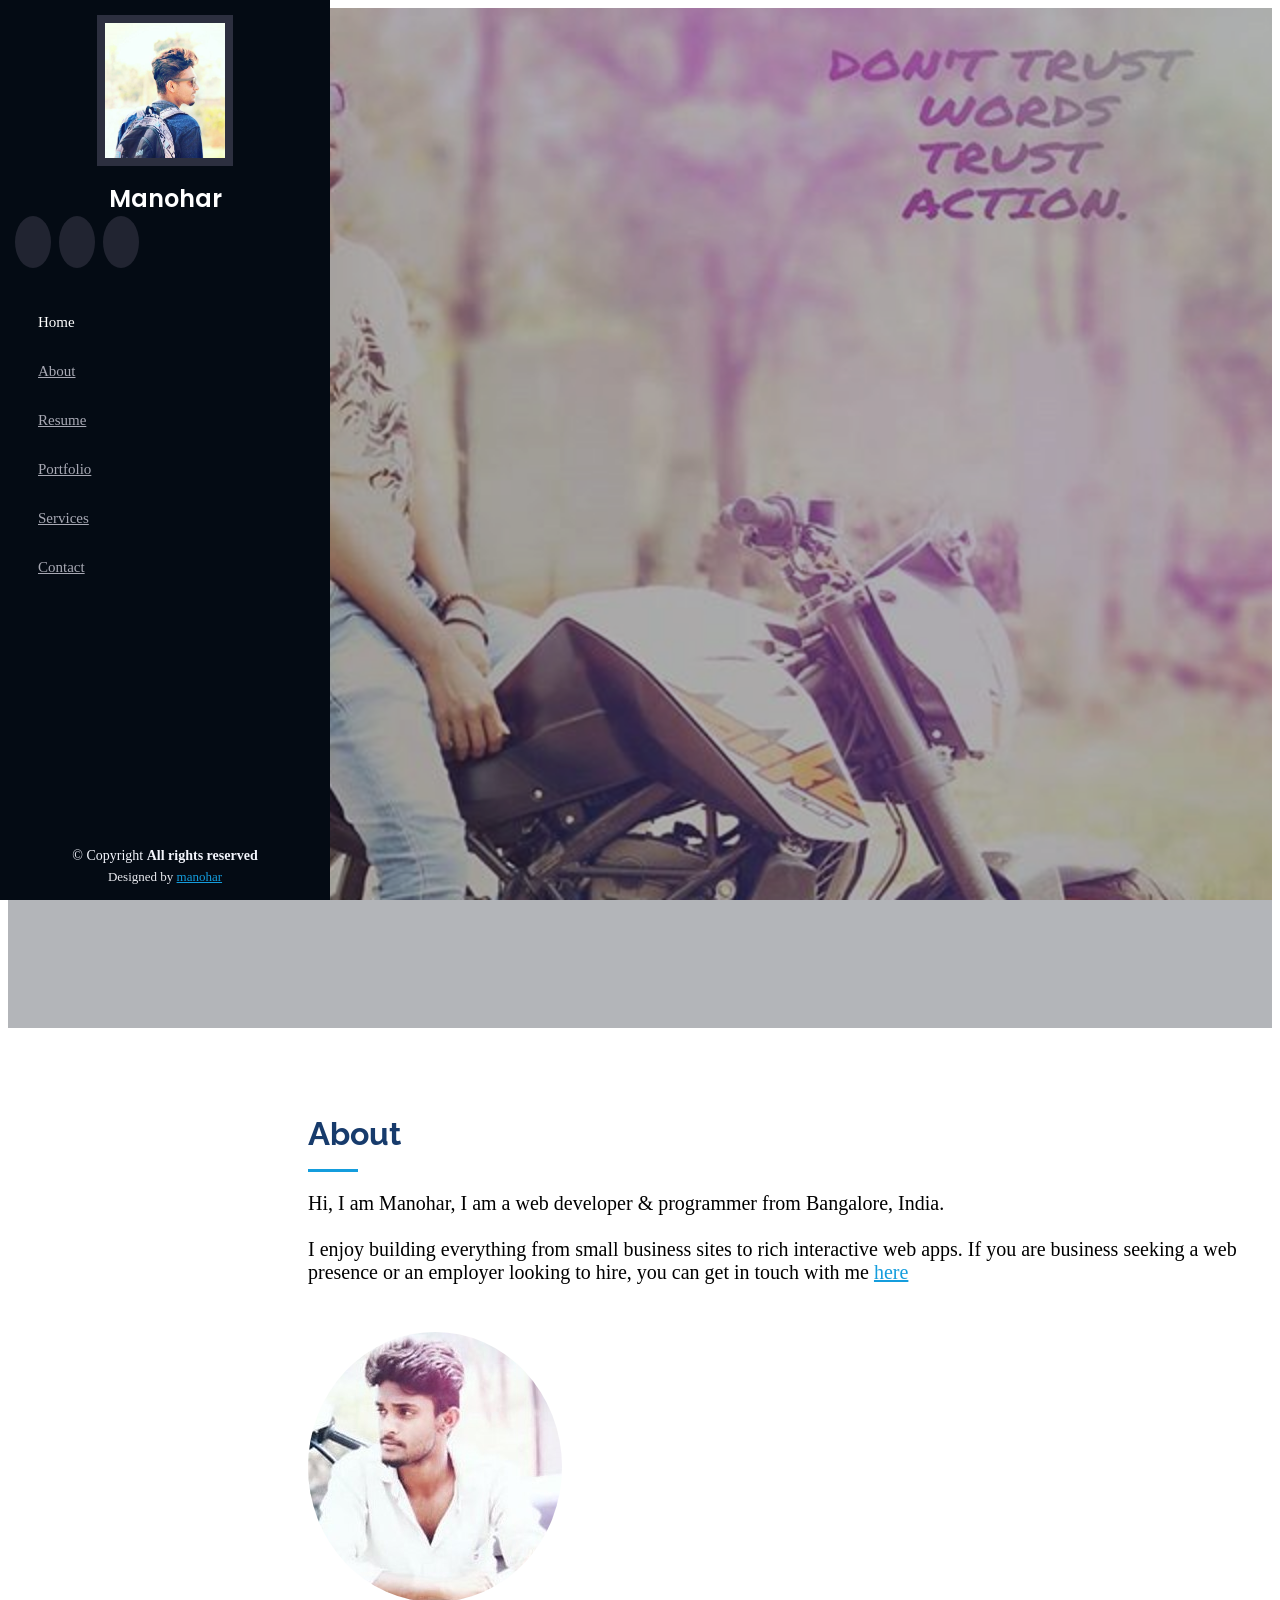
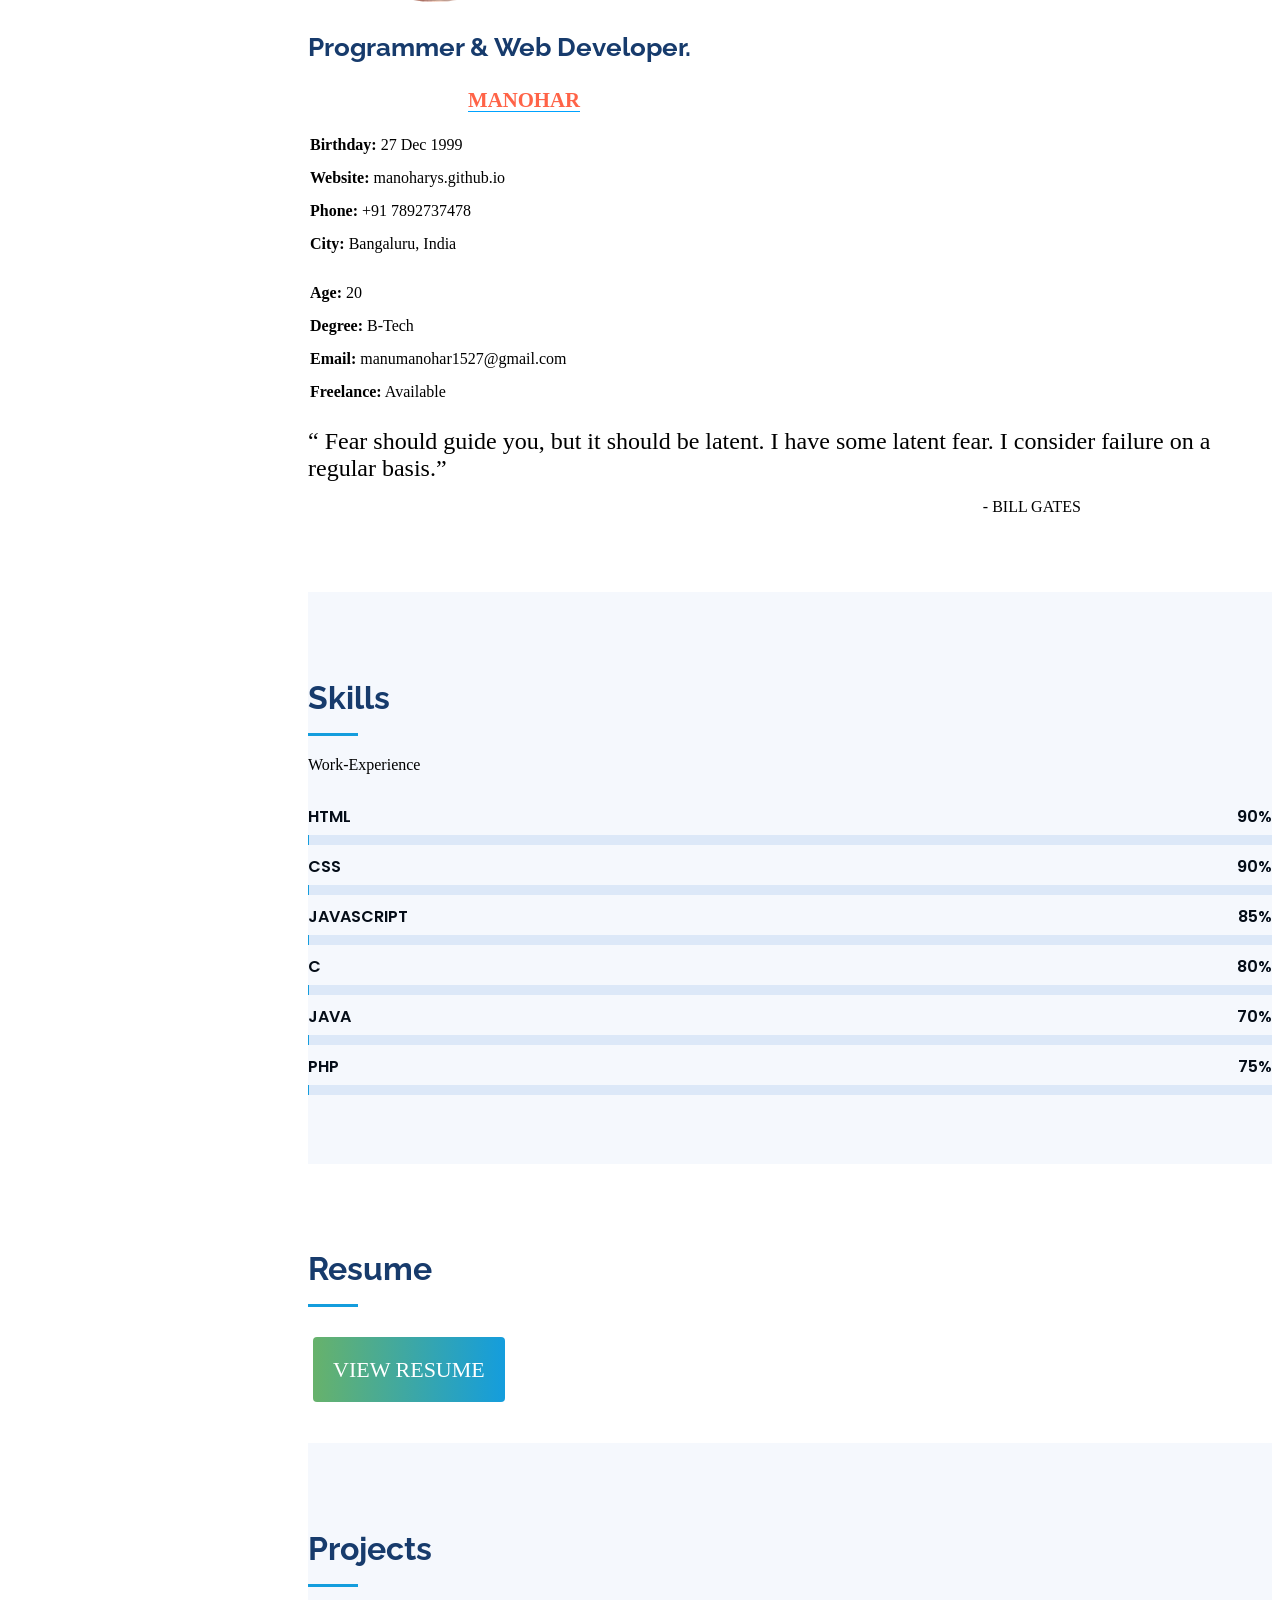
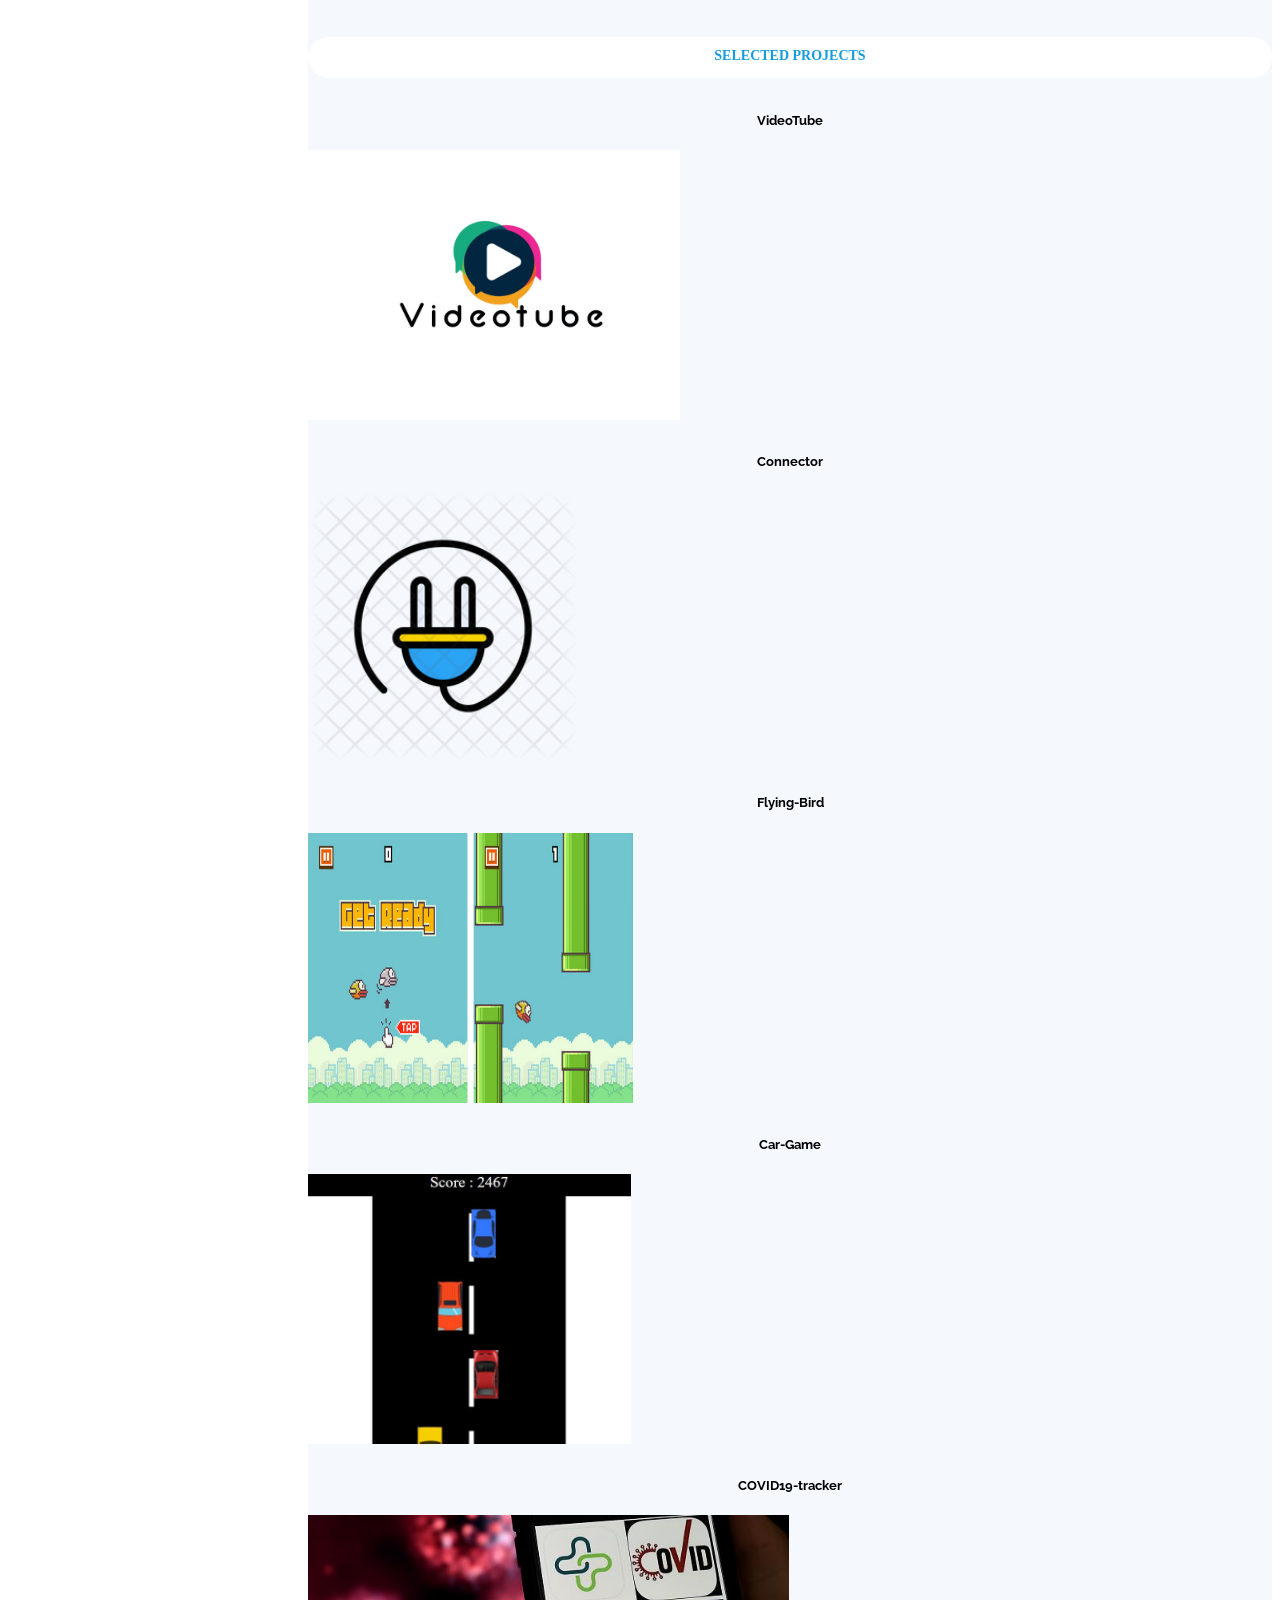
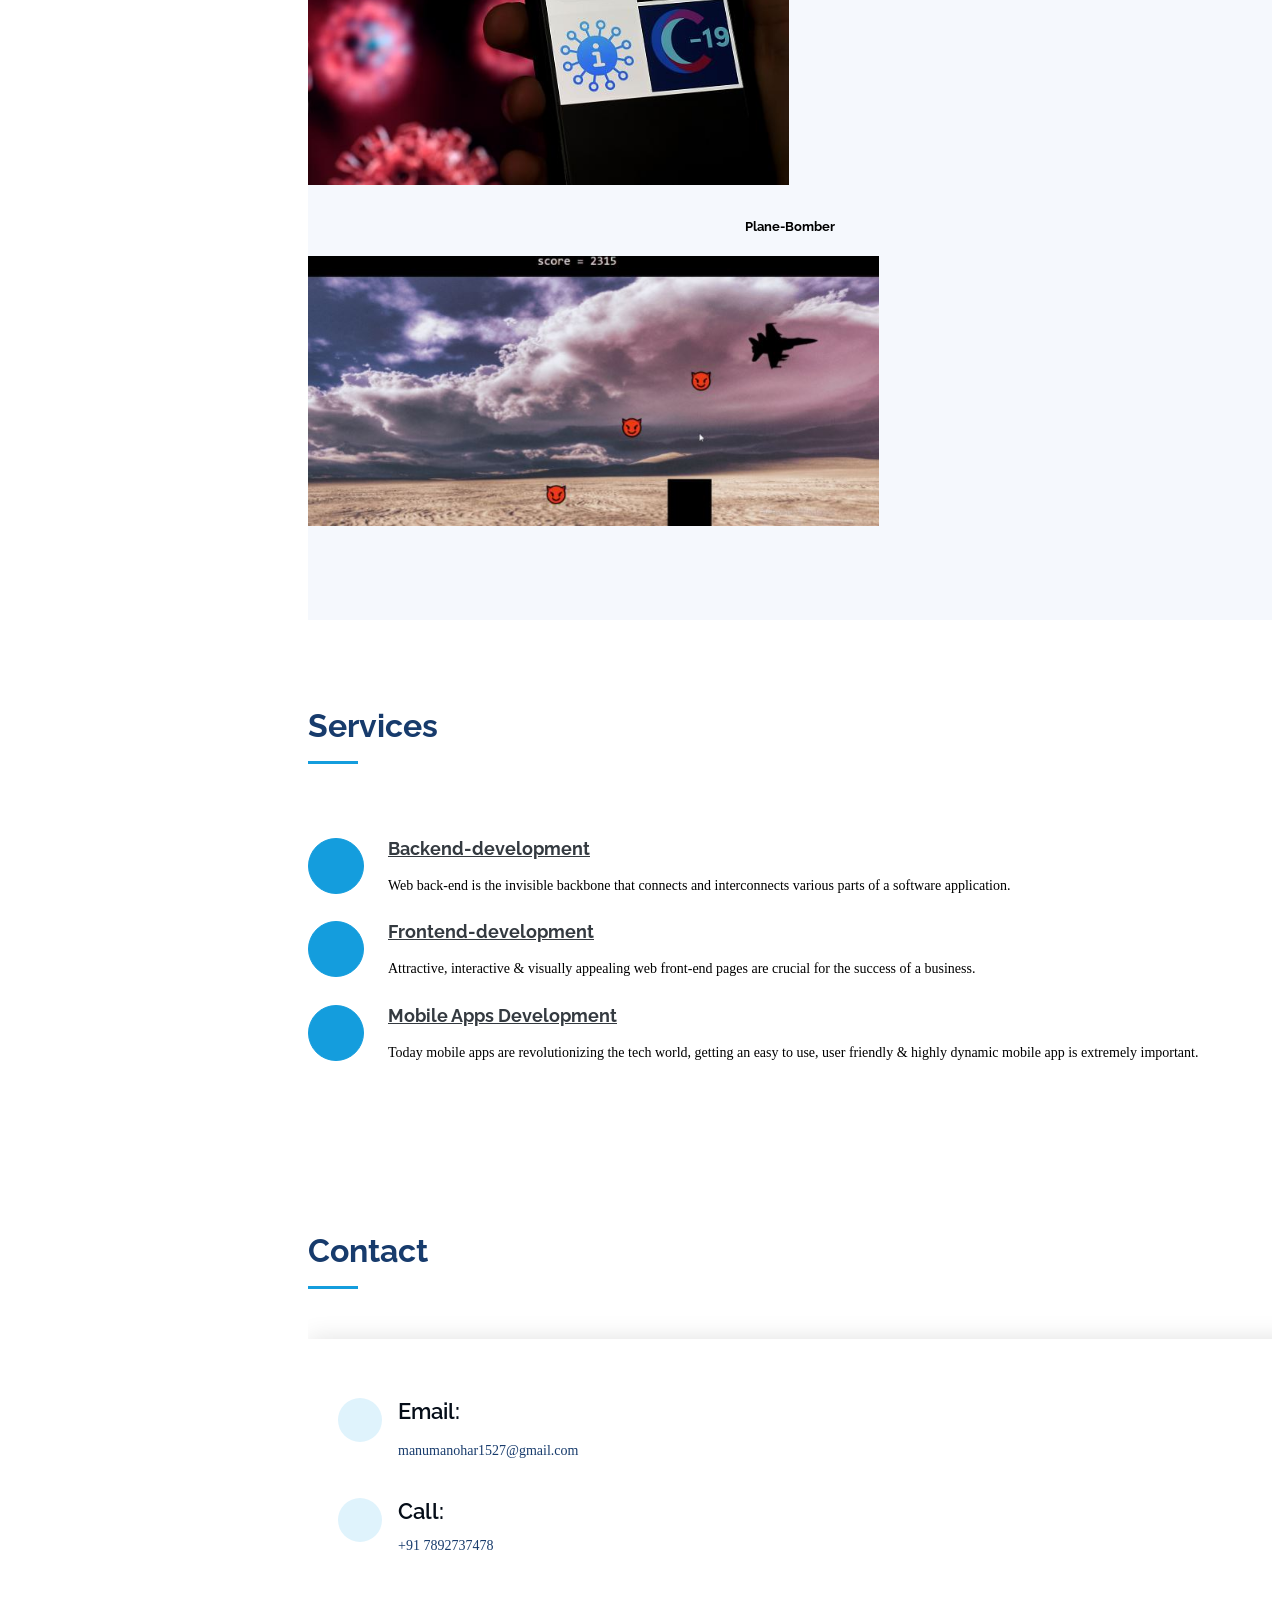
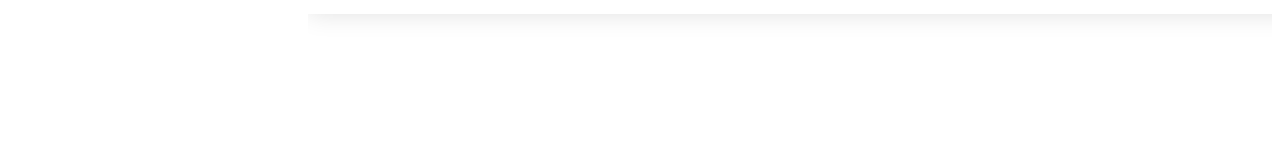
==== index.html @ 11f3aa4b "updated fonts" ====
<!DOCTYPE html>
<html lang="en">

<head>
  <meta charset="utf-8">
  <meta content="width=device-width, initial-scale=1.0" name="viewport">

  <title>Manohar</title>
  <meta content="" name="descriptison">
  <meta content="" name="keywords">

  <!-- Favicons -->
  <link href="assets/img/favicon1.png" rel="icon">
  <link href="assets/img/apple-touch-icon.png" rel="apple-touch-icon">

  <!-- Google Fonts -->
  <link
    href="https://fonts.googleapis.com/css?family=Open+Sans:300,300i,400,400i,600,600i,700,700i|Raleway:300,300i,400,400i,500,500i,600,600i,700,700i|Poppins:300,300i,400,400i,500,500i,600,600i,700,700i"
    rel="stylesheet">

  <!-- Vendor CSS Files -->
  <link href="assets/vendor/bootstrap/css/bootstrap.min.css" rel="stylesheet">
  <link href="assets/vendor/icofont/icofont.min.css" rel="stylesheet">
  <link href="assets/vendor/boxicons/css/boxicons.min.css" rel="stylesheet">
  <link href="assets/vendor/venobox/venobox.css" rel="stylesheet">
  <link href="assets/vendor/owl.carousel/assets/owl.carousel.min.css" rel="stylesheet">
  <link href="assets/vendor/aos/aos.css" rel="stylesheet">


  <link href="assets/css/style.css" rel="stylesheet">


</head>

<body>

  <!-- ======= Header ======= -->
  <header id="header">
    <div class="d-flex flex-column">

      <div class="profile">
        <img src="assets/img/profile-img.jpg" alt="" class="img-fluid rounded-circle">
        <h1 class="text-light"><a href="index.html">Manohar</a></h1>
        <div class="social-links mt-3 text-center">

          <a href="https://www.facebook.com/profile.php?id=100007661085049" class="facebook"><i
              class="bx bxl-facebook"></i></a>
          <a href="https://www.instagram.com/__m_a_n_u.__/?hl=en" class="instagram"><i class="bx bxl-instagram"></i></a>

          <a href="#" class="linkedin"><i class="bx bxl-linkedin"></i></a>
        </div>
      </div>

      <nav class="nav-menu">
        <ul>
          <li class="active"><a href="index.html"><i class="bx bx-home"></i> <span>Home</span></a></li>
          <li><a href="#about"><i class="bx bx-user"></i> <span>About</span></a></li>
          <li><a href="#resume"><i class="bx bx-file-blank"></i> <span>Resume</span></a></li>
          <li><a href="#portfolio"><i class="bx bx-book-content"></i> Portfolio</a></li>
          <li><a href="#services"><i class="bx bx-server"></i> Services</a></li>
          <li><a href="#contact"><i class="bx bx-envelope"></i> Contact</a></li>

        </ul>
      </nav><!-- .nav-menu -->
      <button type="button" class="mobile-nav-toggle d-xl-none"><i class="icofont-navigation-menu"></i></button>

    </div>
  </header><!-- End Header -->

  <!-- ======= Hero Section ======= -->
  <section id="hero" class="d-flex flex-column justify-content-center align-items-center">
    <div class="hero-container" data-aos="fade-in">
      <h1 style="font-family:monospace;color:rgba(0, 0, 0, 0.726);letter-spacing:1px">Manohar</h1>
      <p>I'm <span class="typed" data-typed-items="Programmer,  Developer, Freelancer,Designer "></span></p>
    </div>
  </section><!-- End Hero -->

  <main id="main">

    <!-- ======= About Section ======= -->
    <section id="about" class="about">
      <div class="container">

        <div class="section-title">
          <h2>About</h2>
          <span style="font-size: 20px; font-weight: 400;">Hi, I am Manohar, I am a web developer & programmer from
            Bangalore, India. <br> <br> <span style="font-weight: 400; font-size: 20px;">I enjoy building everything
              from
              small business sites to rich interactive web apps.

              If you are business seeking a web presence or an employer looking to hire, you can get in touch with
              me <a href="#contact">here</a></span>
          </span>
          <br>
          <br>
        </div>

        <div class="row ">
          <div class="col-lg-4" data-aos="fade-right">
            <img src="assets/img/profile-pic-1.jpg" class="img-fluid" alt="" style="border-radius: 50%;">
          </div>
          <div class="col-lg-8 pt-4 pt-lg-0 content" data-aos="fade-left">
            <h3>Programmer &amp; Web Developer.</h3>
            <p style="color:tomato;font-size:1.3rem;margin-left: 10rem;">
              <strong id="name" style="border-bottom: 1px solid rgb(0, 162, 255);">MANOHAR </strong>
            </p>
            <div class="row">
              <div class="col-lg-6">
                <ul class="info">
                  <li><i class="icofont-rounded-right"></i> <strong>Birthday:</strong> 27 Dec 1999</li>
                  <li><i class="icofont-rounded-right"></i> <strong>Website:</strong> manoharys.github.io</li>
                  <li><i class="icofont-rounded-right"></i> <strong>Phone:</strong> +91 7892737478</li>
                  <li><i class="icofont-rounded-right"></i> <strong>City:</strong> Bangaluru, India</li>
                </ul>
              </div>
              <div class="col-lg-6">
                <ul class="info">
                  <li><i class="icofont-rounded-right"></i> <strong>Age:</strong> 20</li>
                  <li><i class="icofont-rounded-right"></i> <strong>Degree:</strong> B-Tech</li>
                  <li><i class="icofont-rounded-right"></i> <strong>Email:</strong> manumanohar1527@gmail.com</li>
                  <li><i class="icofont-rounded-right"></i> <strong>Freelance:</strong> Available</li>
                </ul>
              </div>
            </div>
            <p class="info">
              <q> Fear should guide you, but it should be latent. I have some latent fear. I consider failure on a
                regular basis.</q><br>
              <p id="quoteName">- BILL GATES</p>
            </p>
          </div>
        </div>

      </div>
    </section>
    <section id="skills" class="skills section-bg">
      <div class="container">

        <div class="section-title">
          <h2>Skills</h2>
          <p>Work-Experience </p>
        </div>

        <div class="row skills-content">

          <div class="col-lg-6" data-aos="fade-up">

            <div class="progress">
              <span class="skill">HTML <i class="val">90%</i></span>
              <div class="progress-bar-wrap">
                <div class="progress-bar" role="progressbar" aria-valuenow="90" aria-valuemin="0" aria-valuemax="100">
                </div>
              </div>
            </div>

            <div class="progress">
              <span class="skill">CSS <i class="val">90%</i></span>
              <div class="progress-bar-wrap">
                <div class="progress-bar" role="progressbar" aria-valuenow="90" aria-valuemin="0" aria-valuemax="100">
                </div>
              </div>
            </div>

            <div class="progress">
              <span class="skill">JavaScript <i class="val">85%</i></span>
              <div class="progress-bar-wrap">
                <div class="progress-bar" role="progressbar" aria-valuenow="85" aria-valuemin="0" aria-valuemax="100">
                </div>
              </div>
            </div>

          </div>

          <div class="col-lg-6" data-aos="fade-up" data-aos-delay="100">

            <div class="progress">
              <span class="skill">C <i class="val">80%</i></span>
              <div class="progress-bar-wrap">
                <div class="progress-bar" role="progressbar" aria-valuenow="80" aria-valuemin="0" aria-valuemax="100">
                </div>
              </div>
            </div>

            <div class="progress">
              <span class="skill">Java <i class="val">70%</i></span>
              <div class="progress-bar-wrap">
                <div class="progress-bar" role="progressbar" aria-valuenow="90" aria-valuemin="0" aria-valuemax="100">
                </div>
              </div>
            </div>

            <div class="progress">
              <span class="skill">PHP <i class="val">75%</i></span>
              <div class="progress-bar-wrap">
                <div class="progress-bar" role="progressbar" aria-valuenow="55" aria-valuemin="0" aria-valuemax="100">
                </div>
              </div>
            </div>

          </div>

        </div>

      </div>
    </section><!-- End Skills Section -->

    <!-- ======= Resume Section ======= -->
    <section id="resume" class="resume">
      <div class="container">

        <div class="section-title">
          <h2>Resume</h2>
        </div>


        <div class="button_cont"><a class="example_f" href="manohar_resume.pdf" target="_blank"
            rel="nofollow"><span>View Resume</a></div>


      </div>
    </section><!-- End Resume Section -->

    <!-- ======= Portfolio Section ======= -->
    <section id="portfolio" class="portfolio section-bg">
      <div class="container">

        <div class="section-title">
          <h2>Projects</h2>

        </div>

        <div class="row" data-aos="fade-up">
          <div class="col-lg-12 d-flex justify-content-center">
            <ul id="portfolio-flters">
              <li data-filter="*" class="filter-active">Selected Projects</li>


            </ul>
          </div>
        </div>

        <div class="row portfolio-container" data-aos="fade-up" data-aos-delay="100">

          <div class="col-lg-4 col-md-4 portfolio-item filter-app" title="VideoTube">
            <h5 align="center">VideoTube</h5>

            <div class="portfolio-wrap">
              <img src="assets/img/portfolio/videoTube.jpg" class="img-fluid" alt="" style="height: 270px;">
              <div class="portfolio-links">
                <a href="assets/img/portfolio/videoTube.jpg" data-gall="portfolioGallery" class="venobox"
                  title="App 1"><i class="bx bx-plus"></i></a>
                <a href="https://github.com/manoharys/VideoTube" title="More Details"><i class="bx bx-link"></i></a>
              </div>
            </div>
          </div>

          <div class="col-lg-4 col-md-6 portfolio-item filter-web" title="Connector">
            <h5 align="center">Connector</h5>
            <div class="portfolio-wrap">
              <img src="assets/img/portfolio/connector.png" class="img-fluid" alt="" style="height: 270px;">
              <div class="portfolio-links">
                <a href="assets/img/portfolio/connector.png" data-gall="portfolioGallery" class="venobox"
                  title="Web 3"><i class="bx bx-plus"></i></a>
                <a href="https://github.com/manoharys/Connector" title="More Details"><i class="bx bx-link"></i></a>
              </div>
            </div>
          </div>

          <div class="col-lg-4 col-md-6 portfolio-item filter-app" title="Flying-Bird">
            <h5 align="center">Flying-Bird</h5>
            <div class="portfolio-wrap">
              <img src="assets/img/portfolio/flying-bird.jpg" class="img-fluid" alt=""
                style="width:325px; height: 270px;">
              <div class="portfolio-links">
                <a href="assets/img/portfolio/flying-bird.jpg" data-gall="portfolioGallery" class="venobox"
                  title="App 2"><i class="bx bx-plus"></i></a>
                <a href="https://github.com/manoharys/Flying-Bird-Vanilla-JS" title="More Details"><i
                    class="bx bx-link"></i></a>
              </div>
            </div>
          </div>

          <div class="col-lg-4 col-md-6 portfolio-item filter-card" title="Car-Game">
            <h5 align="center">Car-Game</h5>
            <div class="portfolio-wrap">
              <img src="assets/img/portfolio/car-game.JPG" class="img-fluid" alt="" style="height: 270px;">
              <div class="portfolio-links">
                <a href="assets/img/portfolio/car-game.JPG" data-gall="portfolioGallery" class="venobox"
                  title="Card 2"><i class="bx bx-plus"></i></a>
                <a href="https://github.com/manoharys/Car-Game" title="More Details"><i class="bx bx-link"></i></a>
              </div>
            </div>
          </div>

          <div class="col-lg-4 col-md-6 portfolio-item filter-web">
            <h5 align="center">COVID19-tracker</h5>
            <div class="portfolio-wrap">
              <img src="assets/img/portfolio/covid.jpg" class="img-fluid" alt="" style="height: 270px;">
              <div class="portfolio-links">
                <a href="assets/img/portfolio/covid.jpg" data-gall="portfolioGallery" class="venobox" title="Web 2"><i
                    class="bx bx-plus"></i></a>
                <a href="https://github.com/manoharys/COVID19-tracker" title="More Details"><i
                    class="bx bx-link"></i></a>
              </div>
            </div>
          </div>

          <div class="col-lg-4 col-md-6 portfolio-item filter-app">
            <h5 align="center">Plane-Bomber</h5>
            <div class="portfolio-wrap">
              <img src="assets/img/portfolio/alien-invader.JPG" class="img-fluid" alt="" style="height: 270px;">
              <div class="portfolio-links">
                <a href="assets/img/portfolio/alien-invader.JPG" data-gall="portfolioGallery" class="venobox"
                  title="App 3"><i class="bx bx-plus"></i></a>
                <a href="https://github.com/manoharys/Plane-Bomber" title="More Details"><i class="bx bx-link"></i></a>
              </div>
            </div>
          </div>






        </div>

      </div>
    </section><!-- End Portfolio Section -->

    <!-- ======= Services Section ======= -->
    <section id="services" class="services">
      <div class="container">

        <div class="section-title">
          <h2>Services</h2>

        </div>

        <div class="row">
          <div class="col-lg-4 col-md-6 icon-box" data-aos="fade-up">
            <div class="icon"><i class="icofont-computer"></i></div>
            <h4 class="title"><a href="">Backend-development</a></h4>
            <p class="description">Web back-end is the invisible backbone that connects and interconnects various parts
              of a software application.</p>
          </div>
          <div class="col-lg-4 col-md-6 icon-box" data-aos="fade-up" data-aos-delay="100">
            <div class="icon"><i class="icofont-chart-bar-graph"></i></div>
            <h4 class="title"><a href="">Frontend-development</a></h4>
            <p class="description">Attractive, interactive & visually appealing web front-end pages are crucial for the
              success of a business.</p>
          </div>
          <div class="col-lg-4 col-md-6 icon-box" data-aos="fade-up" data-aos-delay="200">
            <div class="icon"><i class="icofont-earth"></i></div>
            <h4 class="title"><a href="">Mobile Apps Development </a></h4>
            <p class="description">Today mobile apps are revolutionizing the tech world, getting an easy to use, user
              friendly & highly dynamic mobile app is extremely important.</p>
          </div>

        </div>

      </div>
    </section><!-- End Services Section -->

    <!-- ======= Contact Section ======= -->
    <section id="contact" class="contact">
      <div class="container">

        <div class="section-title">
          <h2>Contact</h2>

        </div>

        <div class="row" data-aos="fade-in">

          <div class="col-lg-5 d-flex align-items-stretch">
            <div class="info">

              <div class="email">
                <i class="icofont-envelope"></i>
                <h4>Email:</h4>
                <p>manumanohar1527@gmail.com</p>
              </div>

              <div class="phone">
                <i class="icofont-phone"></i>
                <h4>Call:</h4>
                <p>+91 7892737478</p>
              </div>

            </div>

          </div>


        </div>

      </div>
    </section><!-- End Contact Section -->

  </main><!-- End #main -->

  <!-- ======= Footer ======= -->
  <footer id="footer">
    <div class="container">
      <div class="copyright">
        &copy; Copyright <strong><span>All rights reserved</span></strong>
      </div>
      <div class="credits">
        Designed by <a href="#">manohar</a>
      </div>
    </div>
  </footer><!-- End  Footer -->

  <a href="#" class="back-to-top"><i class="icofont-simple-up"></i></a>

  <!-- Vendor JS Files -->
  <script src="assets/vendor/jquery/jquery.min.js"></script>
  <script src="assets/vendor/bootstrap/js/bootstrap.bundle.min.js"></script>
  <script src="assets/vendor/jquery.easing/jquery.easing.min.js"></script>
  <script src="assets/vendor/php-email-form/validate.js"></script>
  <script src="assets/vendor/waypoints/jquery.waypoints.min.js"></script>
  <script src="assets/vendor/counterup/counterup.min.js"></script>
  <script src="assets/vendor/isotope-layout/isotope.pkgd.min.js"></script>
  <script src="assets/vendor/venobox/venobox.min.js"></script>
  <script src="assets/vendor/owl.carousel/owl.carousel.min.js"></script>
  <script src="assets/vendor/typed.js/typed.min.js"></script>
  <script src="assets/vendor/aos/aos.js"></script>

  <!-- Template Main JS File -->
  <script src="assets/js/main.js"></script>

</body>

</html>
---- assets/css/style.css ----
/* 
# General
--------------------------------------------------------------*/ */
@import url('https://fonts.googleapis.com/css2?family=Montserrat&display=swap');



body {
  font-family: 'Montserrat', sans-serif;
  color: #272829;
}

/* custom scroll-bar */
::-webkit-scrollbar {
  width: 0.5em;
  border-top-right-radius: 10px;
}

::-webkit-scrollbar-track {
  box-shadow: inset 0 0 6px rgba(0, 0, 0, 0.3);
}

::-webkit-scrollbar-thumb {
  background-color: #149ddd;
  outline: 1px solid #149ddd;
  border-top-right-radius: 10px;
  border-top-left-radius: 10px;
  border-bottom-right-radius: 10px;
  border-bottom-left-radius: 10px;
}

a {
  color: #149ddd;
}

a:hover {
  color: #37b3ed;
  text-decoration: none;
}

h1, h2, h3, h4, h5, h6 {
  font-family: "Raleway", sans-serif;
}

/*--------------------------------------------------------------
# Back to top button
--------------------------------------------------------------*/
.back-to-top {
  position: fixed;
  display: none;
  width: 40px;
  height: 40px;
  border-radius: 50px;
  right: 15px;
  bottom: 15px;
  background: #149ddd;
  color: #fff;
  transition: display 0.5s ease-in-out;
  z-index: 99999;
}

.back-to-top i {
  font-size: 24px;
  position: absolute;
  top: 7px;
  left: 8px;
}

.back-to-top:hover {
  color: #fff;
  background: #2eafec;
  transition: background 0.2s ease-in-out;
}

/*--------------------------------------------------------------
# Header
--------------------------------------------------------------*/
#header {
  position: fixed;
  top: 0;
  left: 0;
  bottom: 0;
  width: 300px;
  transition: all ease-in-out 0.5s;
  z-index: 9999;
  transition: all 0.5s;
  padding: 0 15px;
  background: #040b14;
  overflow-y: auto;
}

#header .profile img {
  margin: 15px auto;
  display: block;
  width: 120px;
  border: 8px solid #2c2f3f;
}

#header .profile h1 {
  font-size: 24px;
  margin: 0;
  padding: 0;
  font-weight: 600;
  -moz-text-align-last: center;
  text-align-last: center;
  font-family: "Poppins", sans-serif;
}

#header .profile h1 a, #header .profile h1 a:hover {
  color: #fff;
  text-decoration: none;
}

#header .profile .social-links a {
  font-size: 18px;
  display: inline-block;
  background: #212431;
  color: #fff;
  line-height: 1;
  padding: 8px 0;
  margin-right: 4px;
  border-radius: 50%;
  text-align: center;
  width: 36px;
  height: 36px;
  transition: 0.3s;
}

#header .profile .social-links a:hover {
  background: #149ddd;
  color: #fff;
  text-decoration: none;
}

#main {
  margin-left: 300px;
}

@media (max-width: 1199px) {
  #header {
    left: -300px;
  }
  #main {
    margin-left: 0;
  }
}

/*--------------------------------------------------------------
# Navigation Menu
--------------------------------------------------------------*/
/* Desktop Navigation */
.nav-menu {
  padding-top: 30px;
}

.nav-menu * {
  margin: 0;
  padding: 0;
  list-style: none;
}

.nav-menu > ul > li {
  position: relative;
  white-space: nowrap;
}

.nav-menu a {
  display: flex;
  align-items: center;
  color: #a8a9b4;
  padding: 12px 15px;
  margin-bottom: 8px;
  transition: 0.3s;
  font-size: 15px;
}

.nav-menu a i {
  font-size: 24px;
  padding-right: 8px;
  color: #6f7180;
}

.nav-menu a:hover, .nav-menu .active > a, .nav-menu li:hover > a {
  text-decoration: none;
  color: #fff;
}

.nav-menu a:hover i, .nav-menu .active > a i, .nav-menu li:hover > a i {
  color: #149ddd;
}

/* Mobile Navigation */
.mobile-nav-toggle {
  position: fixed;
  right: 15px;
  top: 15px;
  z-index: 9998;
  border: 0;
  background: none;
  font-size: 24px;
  transition: all 0.4s;
  outline: none !important;
  line-height: 1;
  cursor: pointer;
  text-align: right;
}

.mobile-nav-toggle i {
  color: #149ddd;
}

.mobile-nav-active {
  overflow: hidden;
}

.mobile-nav-active #header {
  left: 0;
}

.mobile-nav-active .mobile-nav-toggle i {
  color: #fff;
}

/*--------------------------------------------------------------
# Hero Section
--------------------------------------------------------------*/
#hero {
  width: 100%;
  height: 100vh;
  background: url("../img/hero-bg.jpg");
  background-size:cover;
  position: relative;
  
}

#hero:before {
  content: "";
  background: rgba(5, 13, 24, 0.3);
  position: absolute;
  bottom: 0;
  top: 0;
  left: 0;
  right: 0;
  z-index: 1;
}

#hero .hero-container {
  position: relative;
  z-index: 2;
  min-width: 300px;
}

#hero h1 {
  margin: 0 0 10px 0;
  font-size: 64px;
  font-weight: 700;
  line-height: 56px;
  color: #fff;
}

#hero p {
  color: #fff;
  margin-bottom: 50px;
  font-size: 26px;
  font-family: "Poppins", sans-serif;
}

#hero p span {
  color: #fff;
  padding-bottom: 4px;
  letter-spacing: 1px;
  border-bottom: 3px solid #149ddd;
}

@media (min-width: 1024px) {
  #hero {
    background-attachment: fixed;
  }
}

@media (max-width: 768px) {
  #hero h1 {
    font-size: 28px;
    line-height: 36px;
  }
  #hero h2 {
    font-size: 18px;
    line-height: 24px;
    margin-bottom: 30px;
  }
}
.info q{
  font-size:1.5rem;
  font-weight: 400;
  justify-content: flex-end;
}
#quoteName{
  font-size: 1rem;
  margin-left: 70%;
}
@media only screen and (max-width: 500px) {
 
  .info{
    font-size: 15px;
  }
  .info q{
   font-size:14px;
   font-weight: bold;
 }
 #name {
  font-size: 1.4rem;
  margin-left: -90px;
 }
 #quoteName{
  font-size: .9rem;
  margin-left: 60%;
}
}
/*--------------------------------------------------------------
# Sections General
--------------------------------------------------------------*/
section {
  padding: 60px 0;
  overflow: hidden;
}

.section-bg {
  background: #f5f8fd;
}

.section-title {
  padding-bottom: 30px;
}

.section-title h2 {
  font-size: 32px;
  font-weight: bold;
  margin-bottom: 20px;
  padding-bottom: 20px;
  position: relative;
  color: #173b6c;
}

.section-title h2::after {
  content: '';
  position: absolute;
  display: block;
  width: 50px;
  height: 3px;
  background: #149ddd;
  bottom: 0;
  left: 0;
}

.section-title p {
  margin-bottom: 0;
}

/*--------------------------------------------------------------
# About
--------------------------------------------------------------*/
.about .content h3 {
  font-weight: 700;
  font-size: 26px;
  color: #173b6c;
}

.about .content ul {
  list-style: none;
  padding: 0;
}

.about .content ul li {
  padding-bottom: 10px;
}

.about .content ul i {
  font-size: 20px;
  padding-right: 2px;
  color: #149ddd;
}

.about .content p:last-child {
  margin-bottom: 0;
}

/*--------------------------------------------------------------
# Facts
--------------------------------------------------------------*/
.facts {
  padding-bottom: 30px;
}

.facts .count-box {
  padding: 30px;
  width: 100%;
}

.facts .count-box i {
  display: block;
  font-size: 44px;
  color: #149ddd;
  float: left;
}

.facts .count-box span {
  font-size: 48px;
  line-height: 40px;
  display: block;
  font-weight: 700;
  color: #050d18;
  margin-left: 60px;
}

.facts .count-box p {
  padding: 15px 0 0 0;
  margin: 0 0 0 60px;
  font-family: "Raleway", sans-serif;
  font-size: 14px;
  color: #122f57;
}

.facts .count-box a {
  font-weight: 600;
  display: block;
  margin-top: 20px;
  color: #122f57;
  font-size: 15px;
  font-family: "Poppins", sans-serif;
  transition: ease-in-out 0.3s;
}

.facts .count-box a:hover {
  color: #1f5297;
}

/*--------------------------------------------------------------
# Akills
--------------------------------------------------------------*/
.skills .progress {
  height: 50px;
  display: block;
  background: none;
}

.skills .progress .skill {
  padding: 0;
  margin: 0 0 6px 0;
  text-transform: uppercase;
  display: block;
  font-weight: 600;
  font-family: "Poppins", sans-serif;
  color: #050d18;
}

.skills .progress .skill .val {
  float: right;
  font-style: normal;
}

.skills .progress-bar-wrap {
  background: #dce8f8;
}

.skills .progress-bar {
  width: 1px;
  height: 10px;
  transition: .9s;
  background-color: #149ddd;
}

/*--------------------------------------------------------------
# Resume
--------------------------------------------------------------*/
.resume .resume-title {
  font-size: 26px;
  font-weight: 700;
  margin-top: 20px;
  margin-bottom: 20px;
  color: #050d18;
}

.resume .resume-item {
  padding: 0 0 20px 20px;
  margin-top: -2px;
  border-left: 2px solid #1f5297;
  position: relative;
}

.resume .resume-item h4 {
  line-height: 18px;
  font-size: 18px;
  font-weight: 600;
  text-transform: uppercase;
  font-family: "Poppins", sans-serif;
  color: #050d18;
  margin-bottom: 10px;
}

.resume .resume-item h5 {
  font-size: 16px;
  background: #e4edf9;
  padding: 5px 15px;
  display: inline-block;
  font-weight: 600;
  margin-bottom: 10px;
}

.resume .resume-item ul {
  padding-left: 20px;
}

.resume .resume-item ul li {
  padding-bottom: 10px;
}

.resume .resume-item:last-child {
  padding-bottom: 0;
}

.resume .resume-item::before {
  content: "";
  position: absolute;
  width: 16px;
  height: 16px;
  border-radius: 50px;
  left: -9px;
  top: 0;
  background: #fff;
  border: 2px solid #1f5297;
}


/* resume button */
.example_f {
  border-radius: 4px;
  background: linear-gradient(to right, #67b26b, #149ddd) !important;
  border: none;
  color: #FFFFFF;
  text-align: center;
  text-transform: uppercase;
  font-size: 22px;
  padding: 20px;
  width: 200px;
  transition: all 0.4s;
  cursor: pointer;
  margin: 5px;
}
.example_f span {
  cursor: pointer;
  display: inline-block;
  position: relative;
  transition: 0.4s;
}
.example_f span:after {
  content: '\00bb';
  position: absolute;
  opacity: 0;
  top: 0;
  right: -20px;
  transition: 0.5s;
}
.example_f:hover span {
  padding-right: 25px;
}
.example_f:hover span:after {
  opacity: 1;
  right: 0;
}
/*--------------------------------------------------------------
# Portfolio
--------------------------------------------------------------*/
.portfolio .portfolio-item {
  margin-bottom: 30px;
}

.portfolio #portfolio-flters {
  padding: 0;
  margin: 0 auto 35px auto;
  list-style: none;
  text-align: center;
  background: #fff;
  border-radius: 50px;
  padding: 2px 15px;
}

.portfolio #portfolio-flters li {
  cursor: pointer;
  display: inline-block;
  padding: 10px 15px 8px 15px;
  font-size: 14px;
  font-weight: 600;
  line-height: 1;
  text-transform: uppercase;
  color: #272829;
  margin-bottom: 5px;
  transition: all 0.3s ease-in-out;
}

.portfolio #portfolio-flters li:hover, .portfolio #portfolio-flters li.filter-active {
  color: #149ddd;
}

.portfolio #portfolio-flters li:last-child {
  margin-right: 0;
}

.portfolio .portfolio-wrap {
  transition: 0.3s;
  position: relative;
  overflow: hidden;
  z-index: 1;
}

.portfolio .portfolio-wrap::before {
  content: "";
  background: rgba(255, 255, 255, 0.5);
  position: absolute;
  left: 0;
  right: 0;
  top: 0;
  bottom: 0;
  transition: all ease-in-out 0.3s;
  z-index: 2;
  opacity: 0;
}

.portfolio .portfolio-wrap .portfolio-links {
  opacity: 1;
  left: 0;
  right: 0;
  bottom: -60px;
  z-index: 3;
  position: absolute;
  transition: all ease-in-out 0.3s;
  display: flex;
  justify-content: center;
}

.portfolio .portfolio-wrap .portfolio-links a {
  color: #fff;
  font-size: 28px;
  text-align: center;
  background: rgba(20, 157, 221, 0.75);
  transition: 0.3s;
  width: 50%;
}

.portfolio .portfolio-wrap .portfolio-links a:hover {
  background: rgba(20, 157, 221, 0.95);
}

.portfolio .portfolio-wrap .portfolio-links a + a {
  border-left: 1px solid #37b3ed;
}

.portfolio .portfolio-wrap:hover::before {
  top: 0;
  left: 0;
  right: 0;
  bottom: 0;
  opacity: 1;
}

.portfolio .portfolio-wrap:hover .portfolio-links {
  opacity: 1;
  bottom: 0;
}

/*--------------------------------------------------------------
# Services
--------------------------------------------------------------*/
.services .icon-box {
  margin-bottom: 20px;
}

.services .icon {
  float: left;
  display: flex;
  align-items: center;
  justify-content: center;
  width: 54px;
  height: 54px;
  background: #149ddd;
  border-radius: 50%;
  transition: 0.5s;
  border: 1px solid #149ddd;
}

.services .icon i {
  color: #fff;
  font-size: 24px;
}

.services .icon-box:hover .icon {
  background: #fff;
}

.services .icon-box:hover .icon i {
  color: #149ddd;
}

.services .title {
  margin-left: 80px;
  font-weight: 700;
  margin-bottom: 15px;
  font-size: 18px;
}

.services .title a {
  color: #343a40;
}

.services .title a:hover {
  color: #149ddd;
}

.services .description {
  margin-left: 80px;
  line-height: 24px;
  font-size: 14px;
}

/*--------------------------------------------------------------
# Testimonials
--------------------------------------------------------------*/
.testimonials .testimonial-item {
  box-sizing: content-box;
  text-align: center;
  min-height: 320px;
}

.testimonials .testimonial-item .testimonial-img {
  width: 90px;
  border-radius: 50%;
  margin: 0 auto;
}

.testimonials .testimonial-item h3 {
  font-size: 18px;
  font-weight: bold;
  margin: 10px 0 5px 0;
  color: #111;
}

.testimonials .testimonial-item h4 {
  font-size: 14px;
  color: #999;
  margin: 0;
}

.testimonials .testimonial-item .quote-icon-left, .testimonials .testimonial-item .quote-icon-right {
  color: #c3e8fa;
  font-size: 26px;
}

.testimonials .testimonial-item .quote-icon-left {
  display: inline-block;
  left: -5px;
  position: relative;
}

.testimonials .testimonial-item .quote-icon-right {
  display: inline-block;
  right: -5px;
  position: relative;
  top: 10px;
}

.testimonials .testimonial-item p {
  font-style: italic;
  margin: 0 15px 15px 15px;
  padding: 20px;
  background: #fff;
  position: relative;
  margin-bottom: 35px;
  border-radius: 6px;
  box-shadow: 0px 2px 15px rgba(0, 0, 0, 0.1);
}

.testimonials .testimonial-item p::after {
  content: "";
  width: 0;
  height: 0;
  border-top: 20px solid #fff;
  border-right: 20px solid transparent;
  border-left: 20px solid transparent;
  position: absolute;
  bottom: -20px;
  left: calc(50% - 20px);
}

.testimonials .owl-nav, .testimonials .owl-dots {
  margin-top: 5px;
  text-align: center;
}

.testimonials .owl-dot {
  display: inline-block;
  margin: 0 5px;
  width: 12px;
  height: 12px;
  border-radius: 50%;
  background-color: #ddd !important;
}

.testimonials .owl-dot.active {
  background-color: #149ddd !important;
}

@media (max-width: 767px) {
  .testimonials {
    margin: 30px 10px;
  }
}

/*--------------------------------------------------------------
# Contact
--------------------------------------------------------------*/
.contact {
  padding-bottom: 130px;
}

.contact .info {
  padding: 30px;
  background: #fff;
  width: 100%;
  box-shadow: 0 0 24px 0 rgba(0, 0, 0, 0.12);
}

.contact .info i {
  font-size: 20px;
  color: #149ddd;
  float: left;
  width: 44px;
  height: 44px;
  background: #dff3fc;
  display: flex;
  justify-content: center;
  align-items: center;
  border-radius: 50px;
  transition: all 0.3s ease-in-out;
}

.contact .info h4 {
  padding: 0 0 0 60px;
  font-size: 22px;
  font-weight: 600;
  margin-bottom: 5px;
  color: #050d18;
}

.contact .info p {
  padding: 0 0 10px 60px;
  margin-bottom: 20px;
  font-size: 14px;
  color: #173b6c;
}

.contact .info .email p {
  padding-top: 5px;
}

.contact .info .social-links {
  padding-left: 60px;
}

.contact .info .social-links a {
  font-size: 18px;
  display: inline-block;
  background: #333;
  color: #fff;
  line-height: 1;
  padding: 8px 0;
  border-radius: 50%;
  text-align: center;
  width: 36px;
  height: 36px;
  transition: 0.3s;
  margin-right: 10px;
}

.contact .info .social-links a:hover {
  background: #149ddd;
  color: #fff;
}

.contact .info .email:hover i, .contact .info .address:hover i, .contact .info .phone:hover i {
  background: #149ddd;
  color: #fff;
}

.contact .php-email-form {
  width: 100%;
  padding: 30px;
  background: #fff;
  box-shadow: 0 0 24px 0 rgba(0, 0, 0, 0.12);
}

.contact .php-email-form .form-group {
  padding-bottom: 8px;
}

.contact .php-email-form .validate {
  display: none;
  color: red;
  margin: 0 0 15px 0;
  font-weight: 400;
  font-size: 13px;
}

.contact .php-email-form .error-message {
  display: none;
  color: #fff;
  background: #ed3c0d;
  text-align: center;
  padding: 15px;
  font-weight: 600;
}

.contact .php-email-form .sent-message {
  display: none;
  color: #fff;
  background: #18d26e;
  text-align: center;
  padding: 15px;
  font-weight: 600;
}

.contact .php-email-form .loading {
  display: none;
  background: #fff;
  text-align: center;
  padding: 15px;
}

.contact .php-email-form .loading:before {
  content: "";
  display: inline-block;
  border-radius: 50%;
  width: 24px;
  height: 24px;
  margin: 0 10px -6px 0;
  border: 3px solid #18d26e;
  border-top-color: #eee;
  -webkit-animation: animate-loading 1s linear infinite;
  animation: animate-loading 1s linear infinite;
}

.contact .php-email-form input, .contact .php-email-form textarea {
  border-radius: 0;
  box-shadow: none;
  font-size: 14px;
}

.contact .php-email-form input {
  height: 44px;
}

.contact .php-email-form textarea {
  padding: 10px 12px;
}

.contact .php-email-form button[type="submit"] {
  background: #149ddd;
  border: 0;
  padding: 10px 24px;
  color: #fff;
  transition: 0.4s;
  border-radius: 4px;
}

.contact .php-email-form button[type="submit"]:hover {
  background: #37b3ed;
}

@-webkit-keyframes animate-loading {
  0% {
    transform: rotate(0deg);
  }
  100% {
    transform: rotate(360deg);
  }
}

@keyframes animate-loading {
  0% {
    transform: rotate(0deg);
  }
  100% {
    transform: rotate(360deg);
  }
}

/*--------------------------------------------------------------
# Footer
--------------------------------------------------------------*/
#footer {
  padding: 15px;
  color: #f4f6fd;
  font-size: 14px;
  position: fixed;
  left: 0;
  bottom: 0;
  width: 300px;
  z-index: 9999;
  background: #040b14;
}

#footer .copyright {
  text-align: center;
}

#footer .credits {
  padding-top: 5px;
  text-align: center;
  font-size: 13px;
  color: #eaebf0;
}

@media (max-width: 1199px) {
  #footer {
    position: static;
    width: auto;
    padding-right: 20px 15px;
  }
}
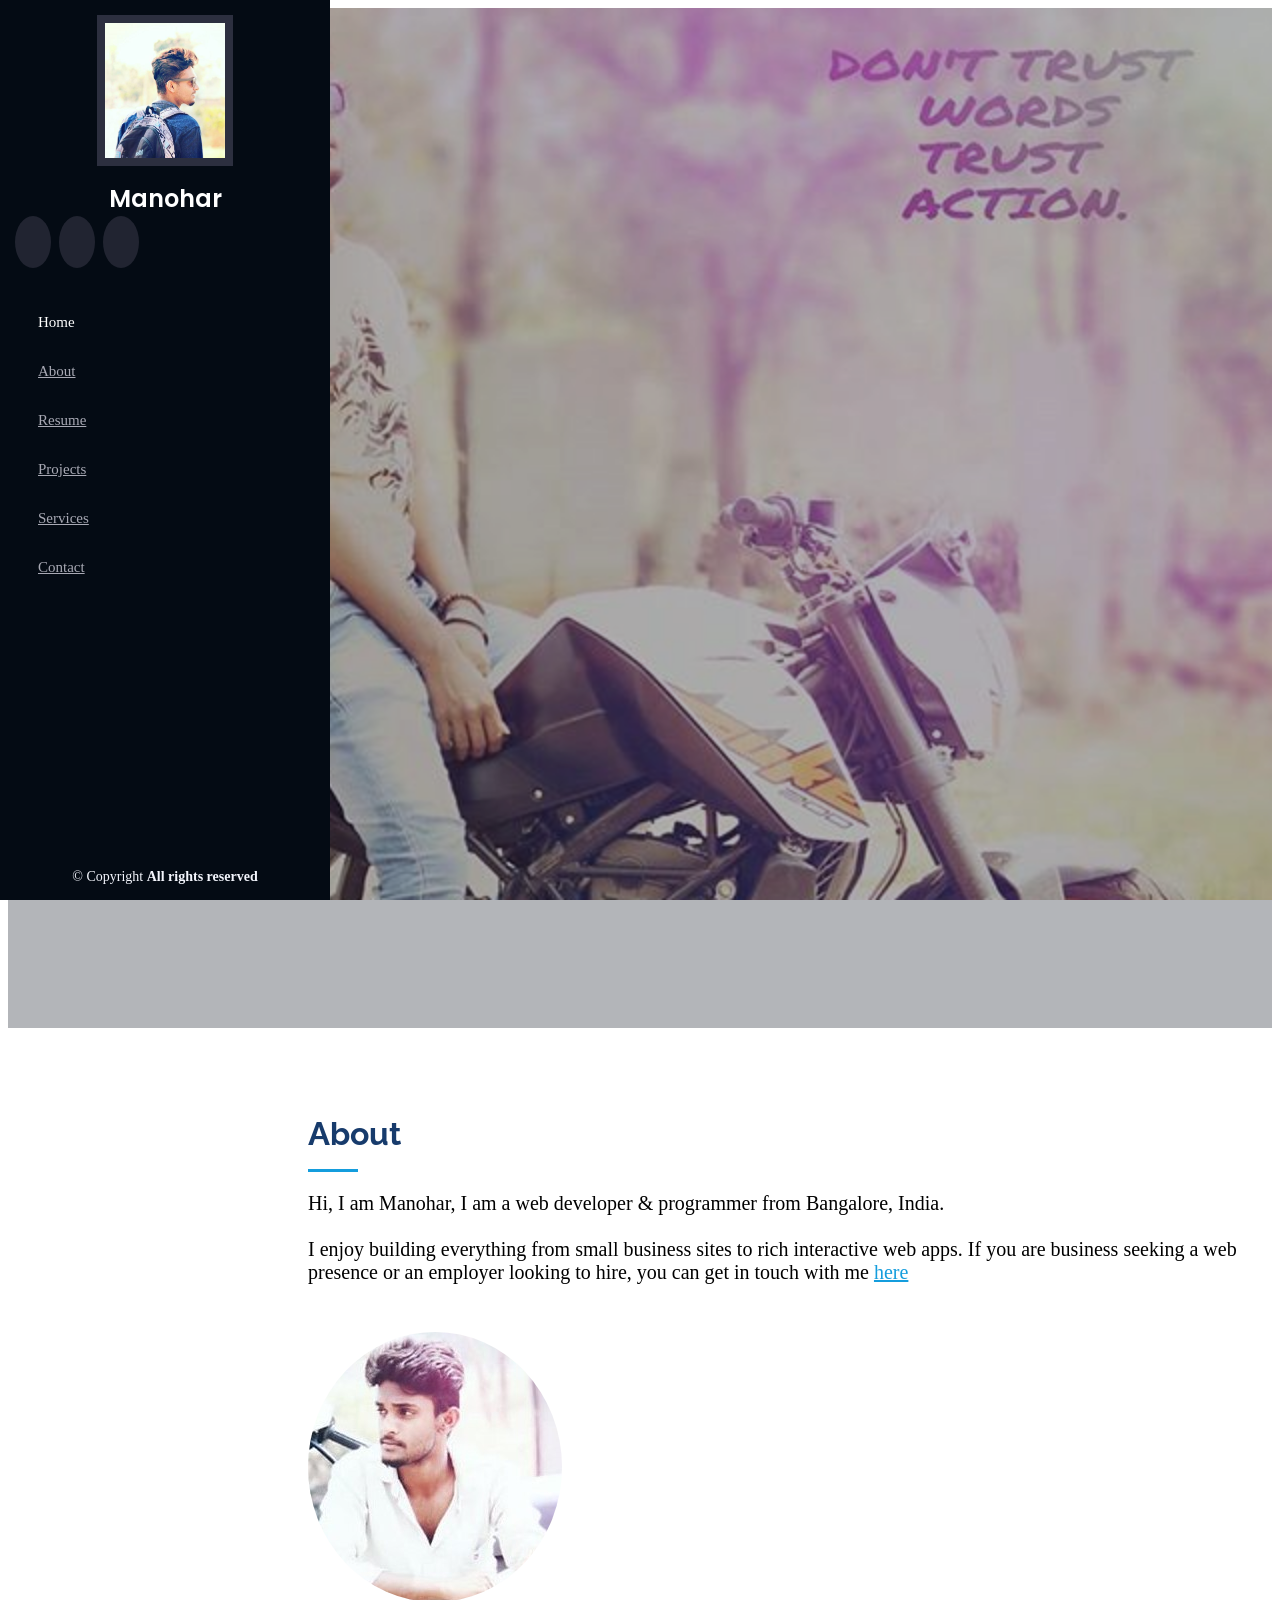
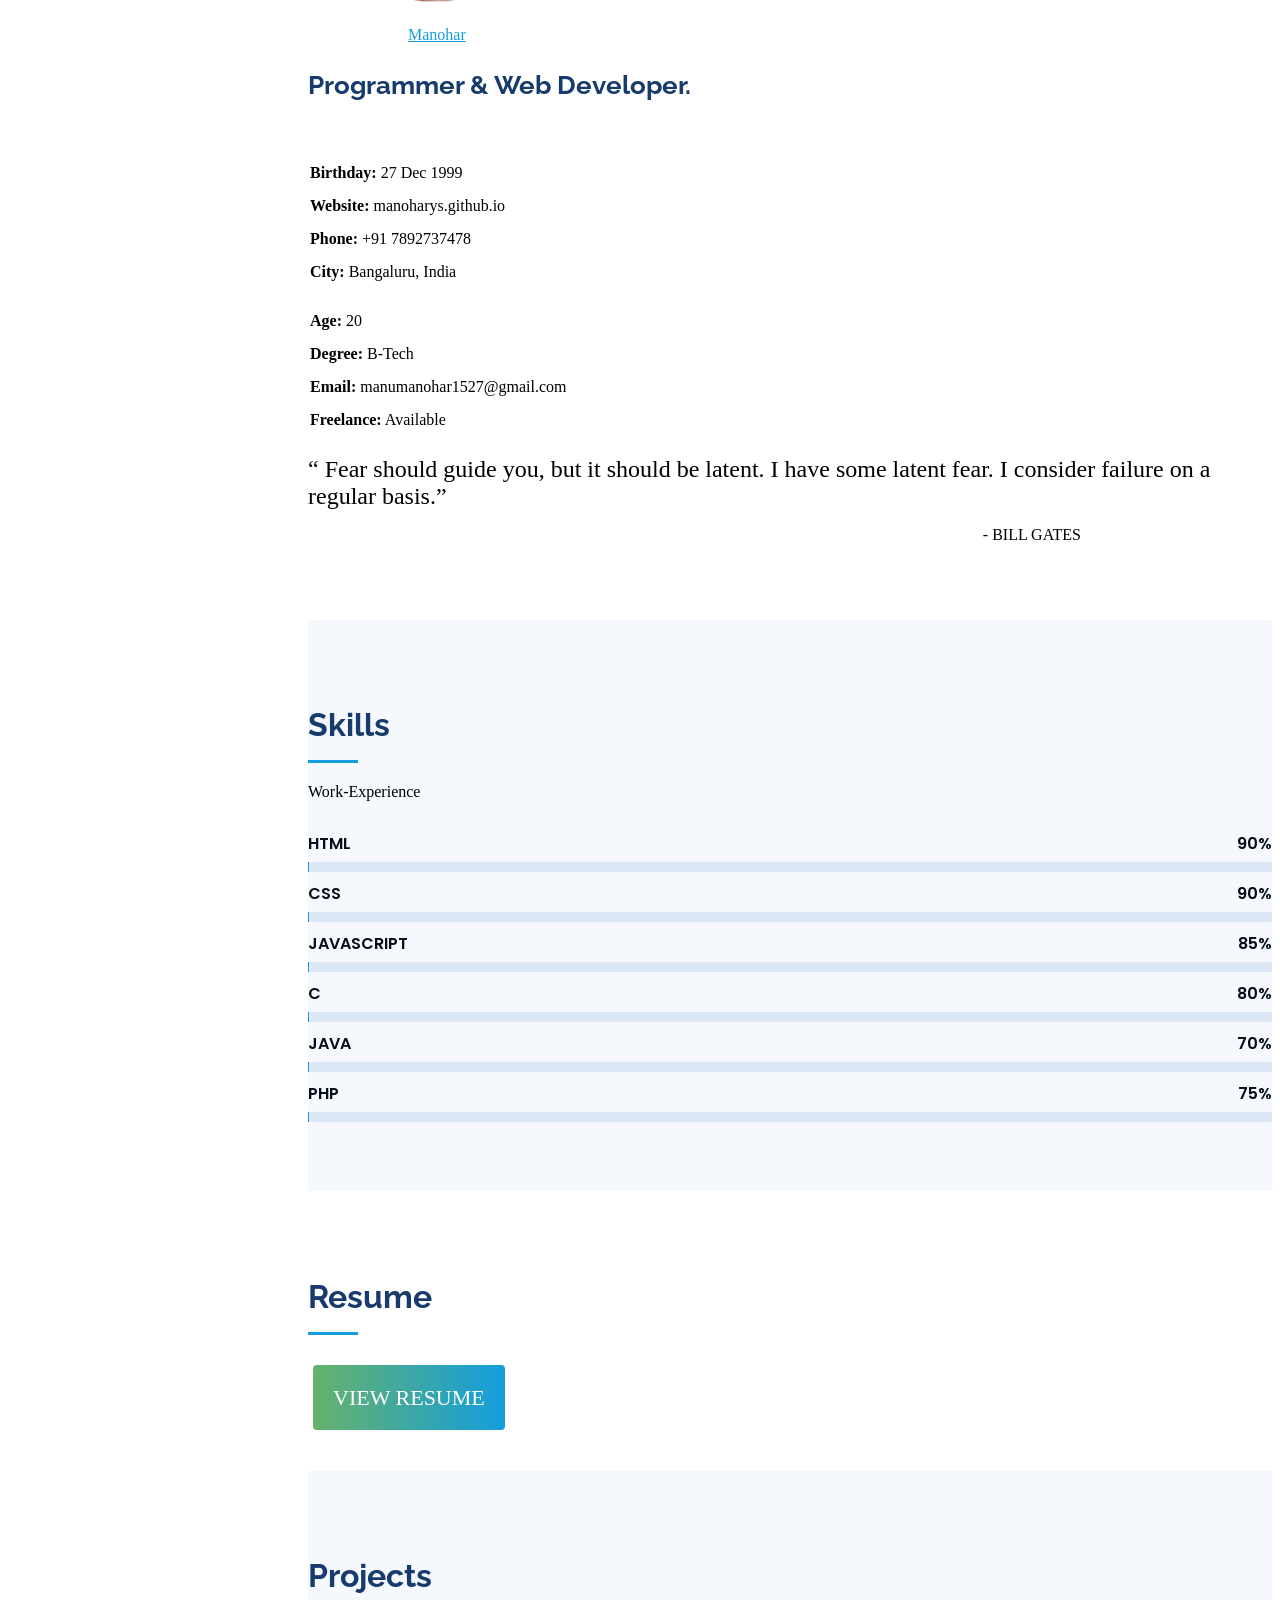
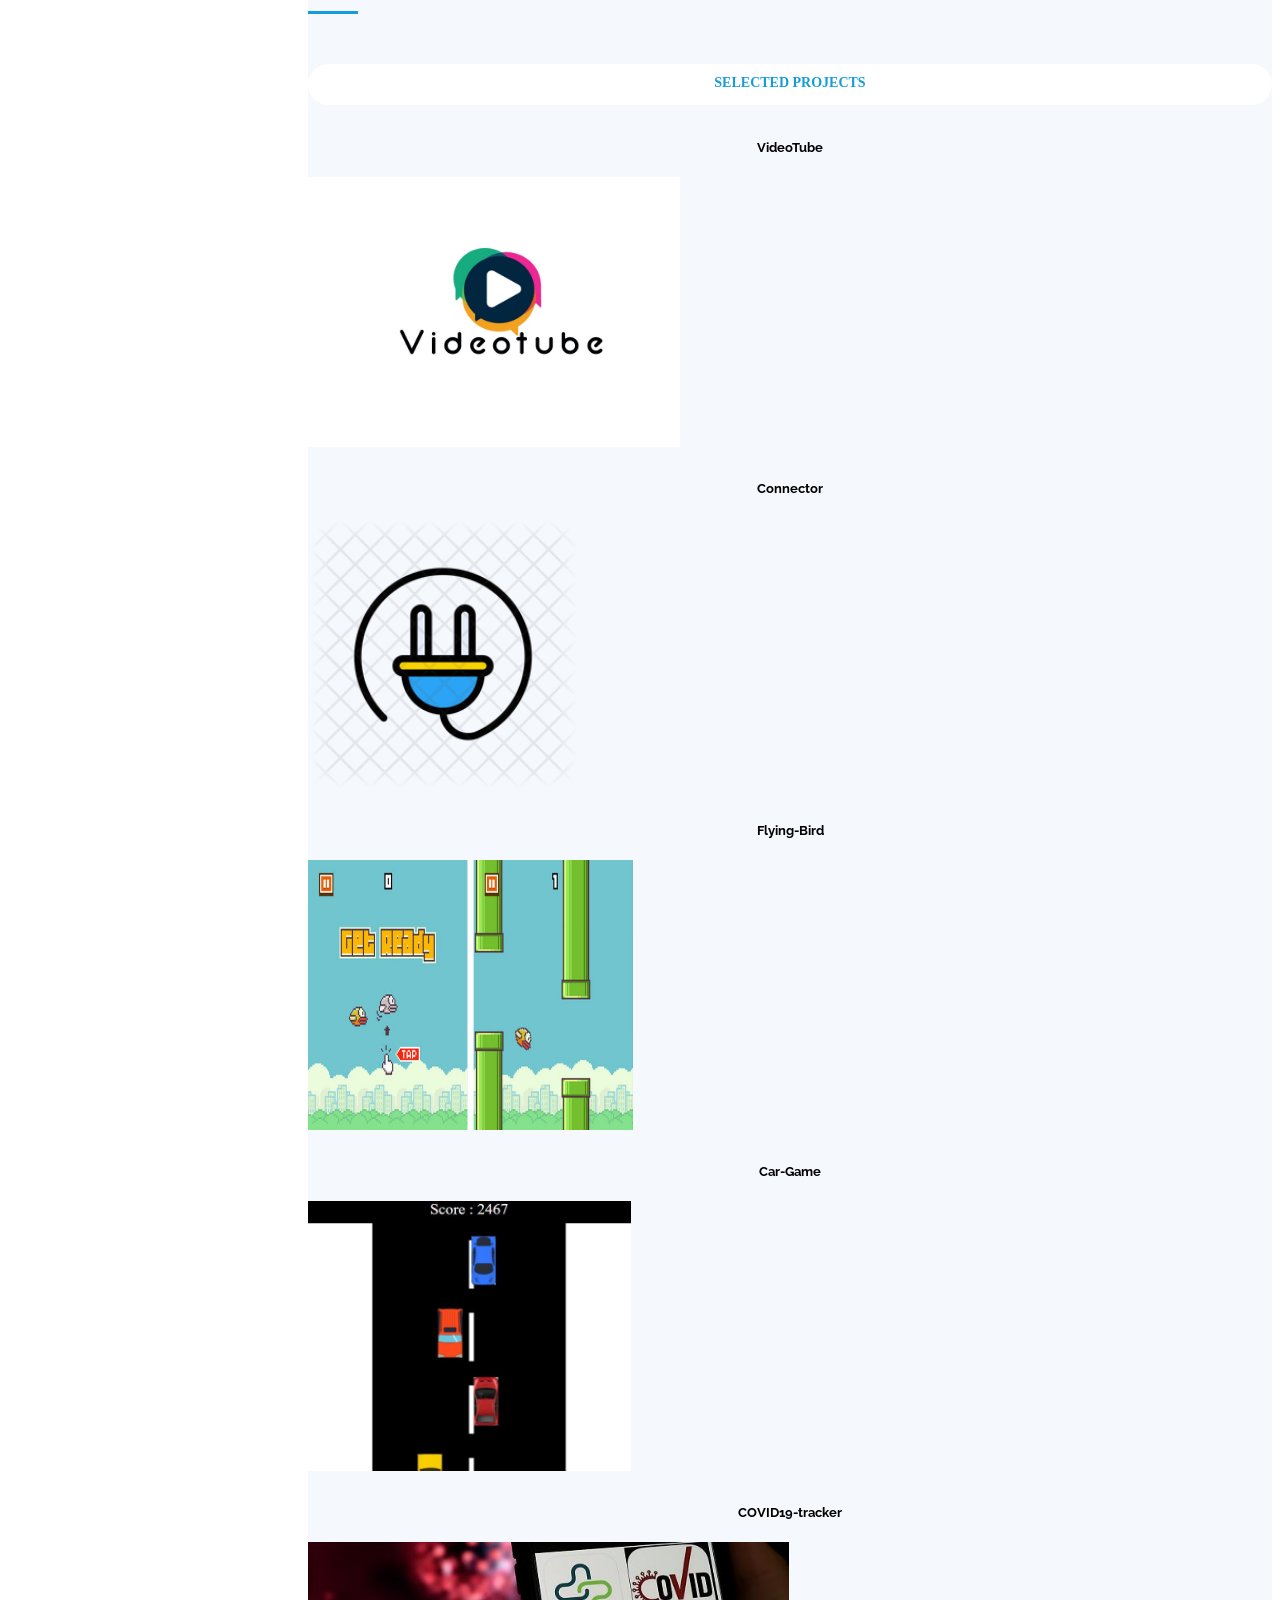
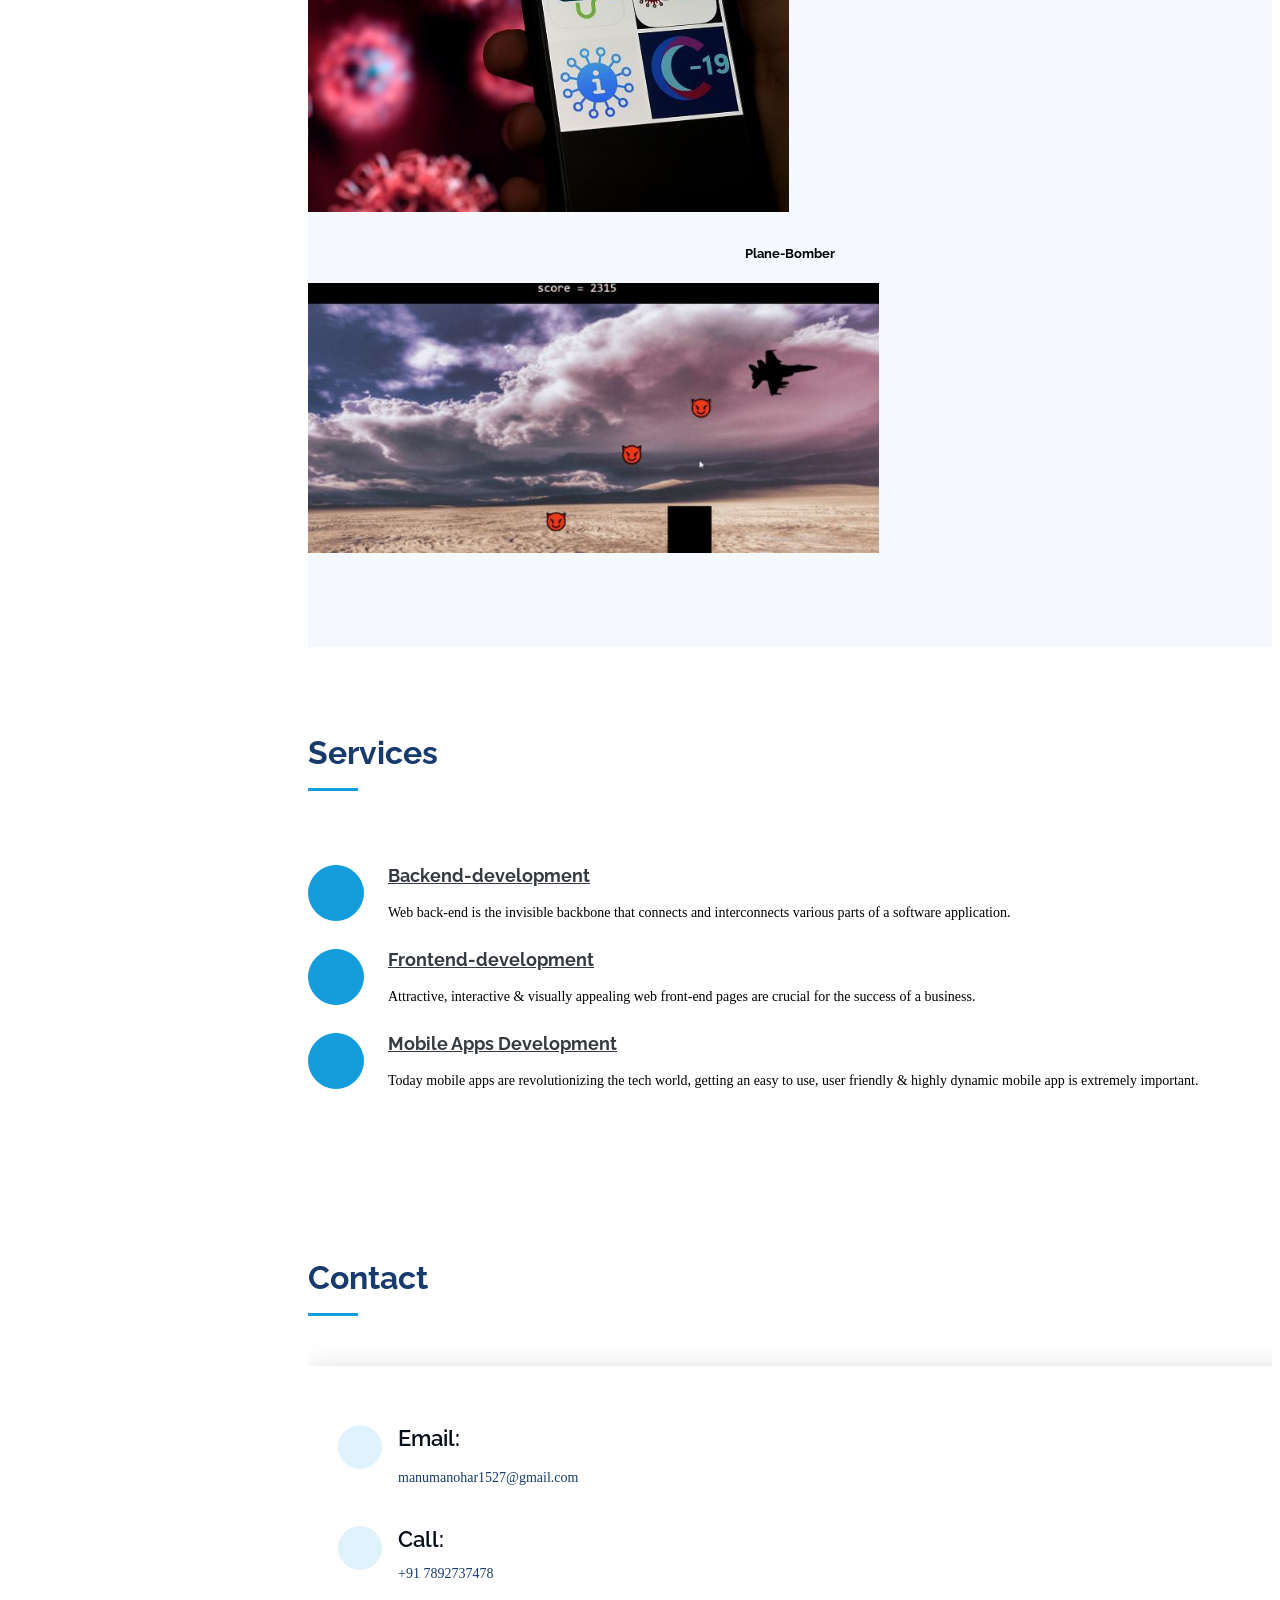
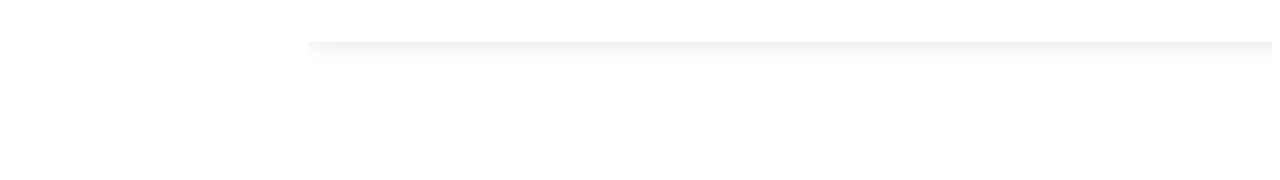
==== commit d8480191: "updated side-nav and media queries" ====
--- a/index.html
+++ b/index.html
@@ -56,7 +56,7 @@
           <li class="active"><a href="index.html"><i class="bx bx-home"></i> <span>Home</span></a></li>
           <li><a href="#about"><i class="bx bx-user"></i> <span>About</span></a></li>
           <li><a href="#resume"><i class="bx bx-file-blank"></i> <span>Resume</span></a></li>
-          <li><a href="#portfolio"><i class="bx bx-book-content"></i> Portfolio</a></li>
+          <li><a href="#portfolio"><i class="bx bx-book-content"></i>Projects</a></li>
           <li><a href="#services"><i class="bx bx-server"></i> Services</a></li>
           <li><a href="#contact"><i class="bx bx-envelope"></i> Contact</a></li>
 
@@ -97,13 +97,13 @@
 
         <div class="row ">
           <div class="col-lg-4" data-aos="fade-right">
-            <img src="assets/img/profile-pic-1.jpg" class="img-fluid" alt="" style="border-radius: 50%;">
+            <img class='profile-pic' src="assets/img/profile-pic-1.jpg" class="img-fluid" alt=""
+              style="border-radius: 50%;">
+            <div style="margin-left: 100px; margin-top: 20px;"><a href="#">Manohar</a></div>
           </div>
           <div class="col-lg-8 pt-4 pt-lg-0 content" data-aos="fade-left">
             <h3>Programmer &amp; Web Developer.</h3>
-            <p style="color:tomato;font-size:1.3rem;margin-left: 10rem;">
-              <strong id="name" style="border-bottom: 1px solid rgb(0, 162, 255);">MANOHAR </strong>
-            </p>
+            <br>
             <div class="row">
               <div class="col-lg-6">
                 <ul class="info">
@@ -403,9 +403,6 @@
     <div class="container">
       <div class="copyright">
         &copy; Copyright <strong><span>All rights reserved</span></strong>
-      </div>
-      <div class="credits">
-        Designed by <a href="#">manohar</a>
       </div>
     </div>
   </footer><!-- End  Footer -->
--- a/assets/css/style.css
+++ b/assets/css/style.css
@@ -315,6 +315,9 @@
   font-size: .9rem;
   margin-left: 60%;
 }
+.profile-pic{
+  margin-left: 30px;
+}
 }
 /*--------------------------------------------------------------
 # Sections General
@@ -435,7 +438,7 @@
 }
 
 /*--------------------------------------------------------------
-# Akills
+# Skills
 --------------------------------------------------------------*/
 .skills .progress {
   height: 50px;
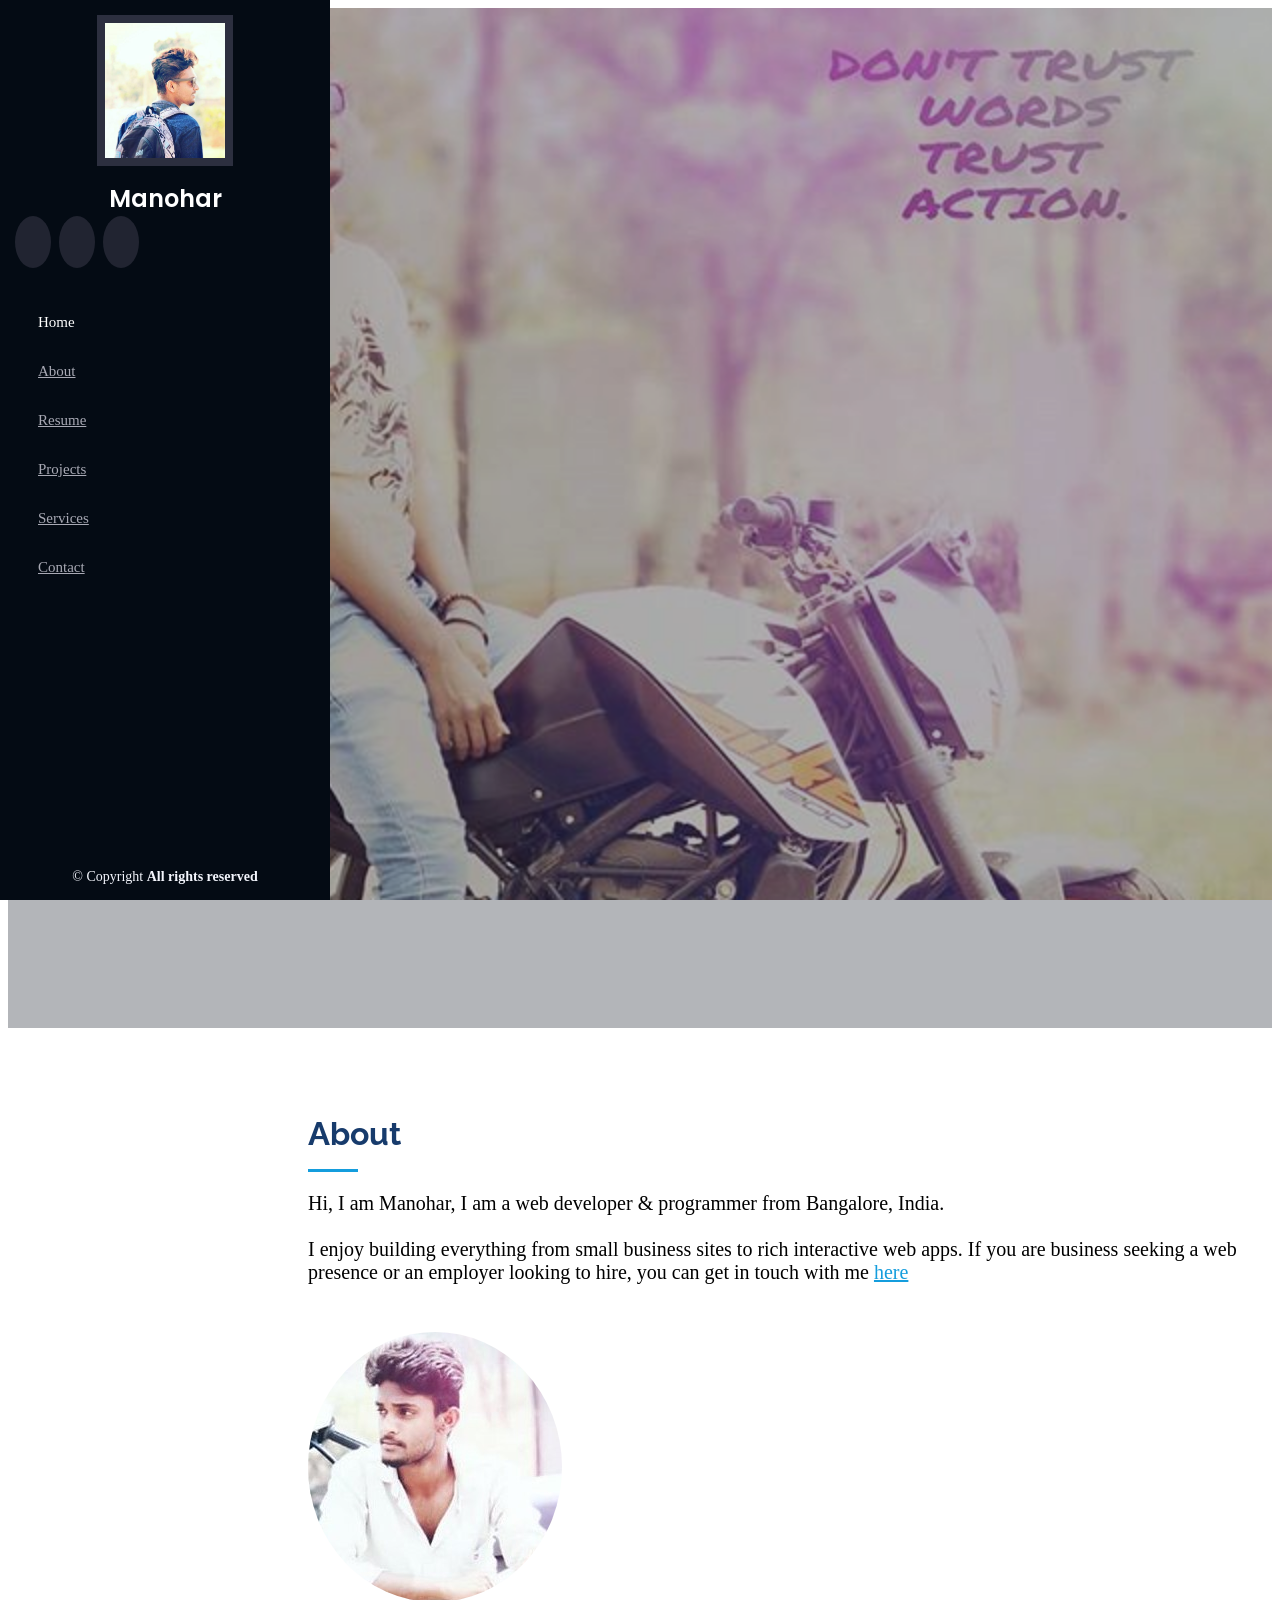
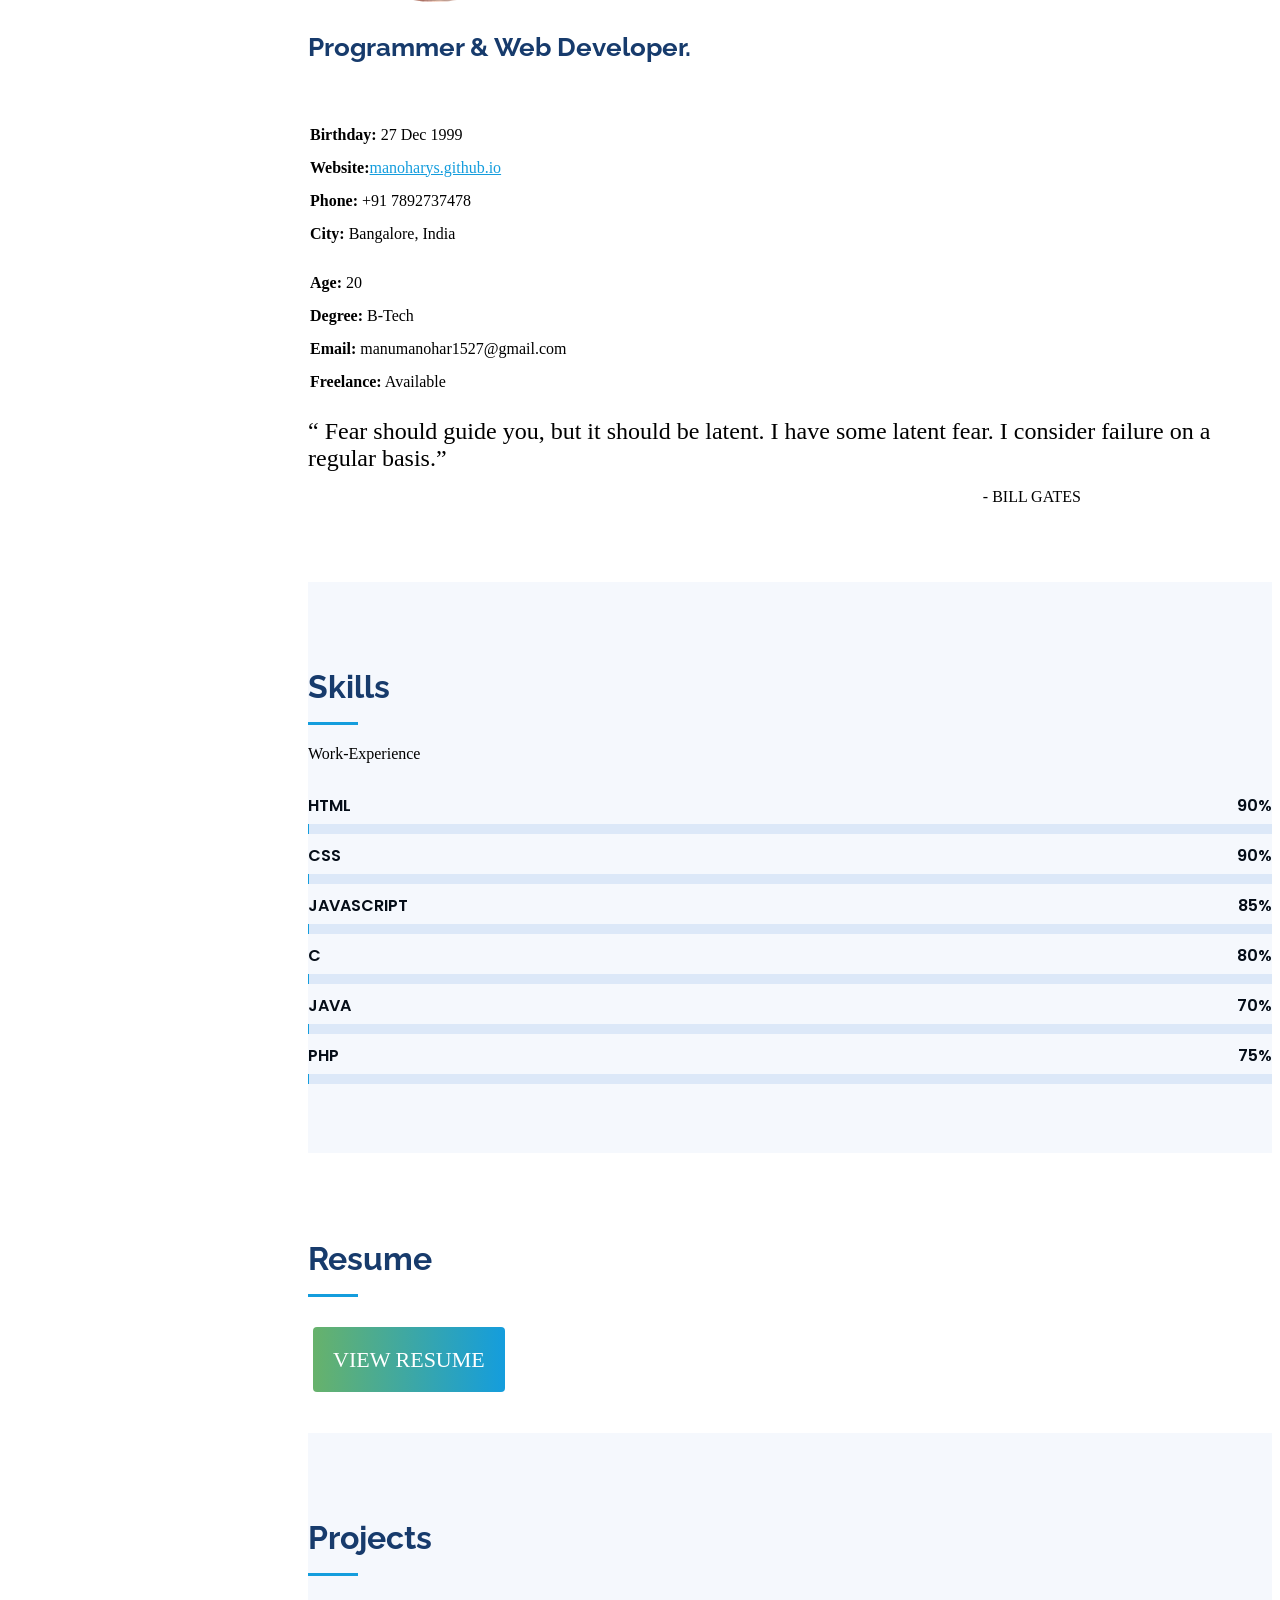
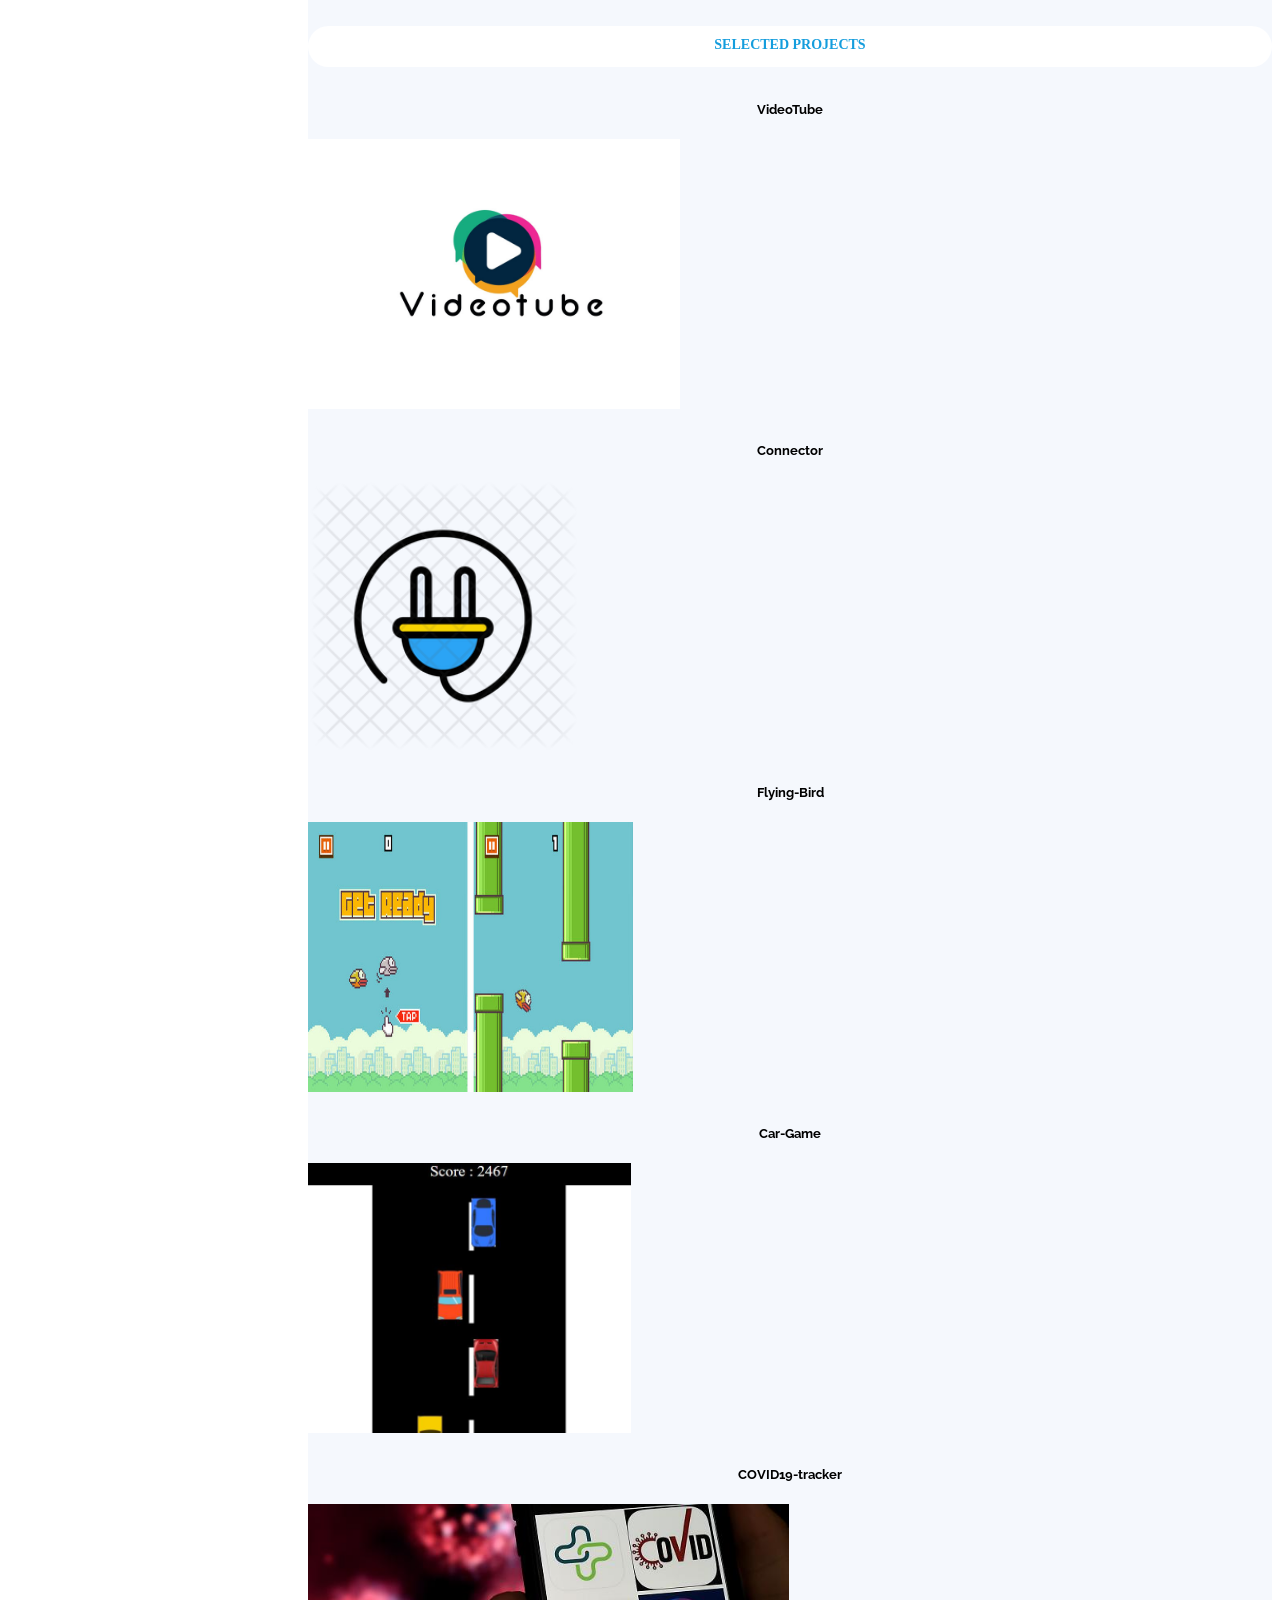
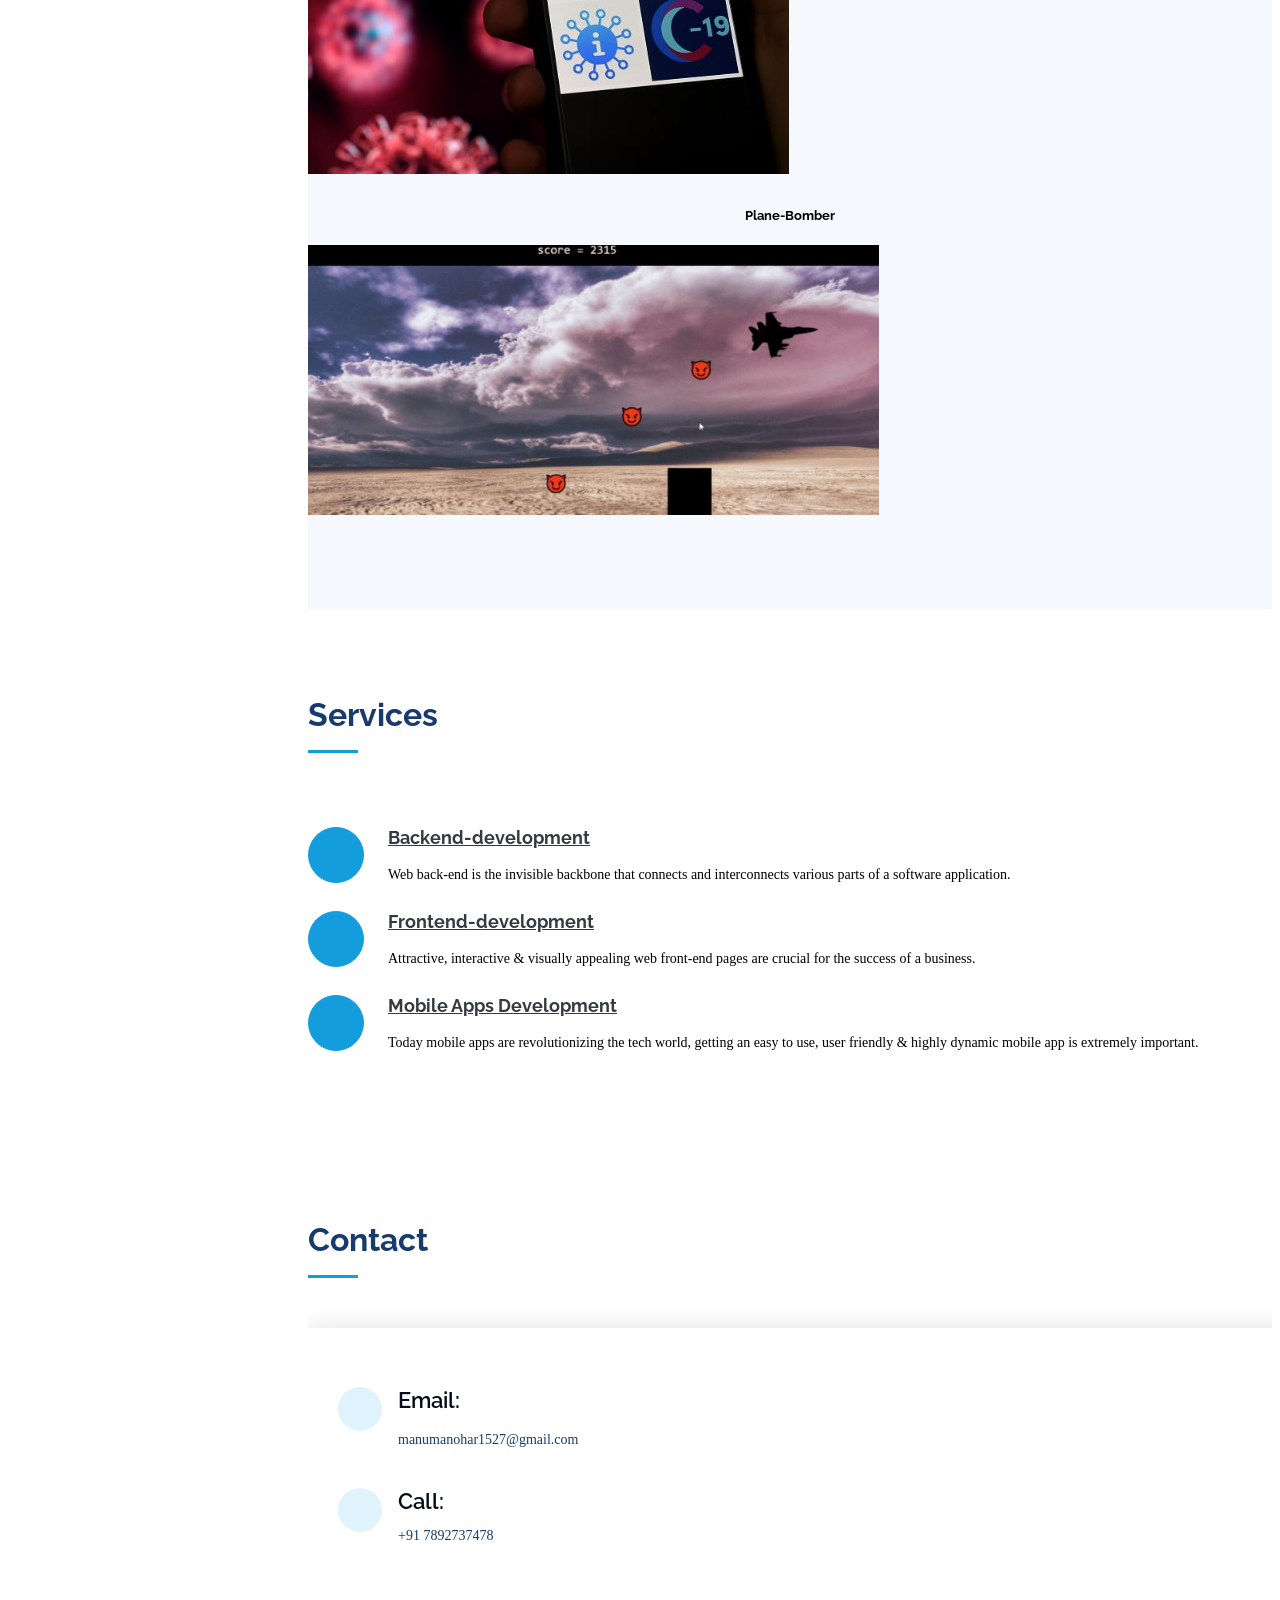
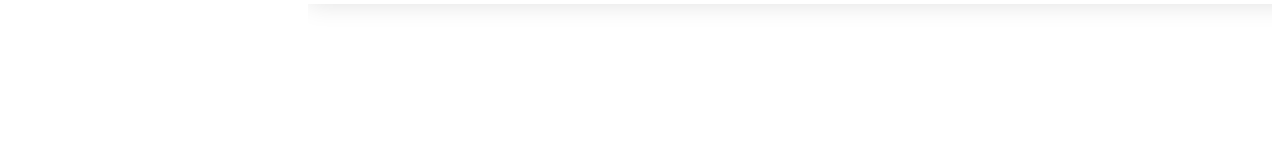
==== commit ccb44f8b: "small fix" ====
--- a/index.html
+++ b/index.html
@@ -99,7 +99,7 @@
           <div class="col-lg-4" data-aos="fade-right">
             <img class='profile-pic' src="assets/img/profile-pic-1.jpg" class="img-fluid" alt=""
               style="border-radius: 50%;">
-            <div style="margin-left: 100px; margin-top: 20px;"><a href="#">Manohar</a></div>
+
           </div>
           <div class="col-lg-8 pt-4 pt-lg-0 content" data-aos="fade-left">
             <h3>Programmer &amp; Web Developer.</h3>
@@ -108,9 +108,10 @@
               <div class="col-lg-6">
                 <ul class="info">
                   <li><i class="icofont-rounded-right"></i> <strong>Birthday:</strong> 27 Dec 1999</li>
-                  <li><i class="icofont-rounded-right"></i> <strong>Website:</strong> manoharys.github.io</li>
+                  <li><i class="icofont-rounded-right"></i> <strong>Website:</strong><a
+                      href='index.html'>manoharys.github.io</a></li>
                   <li><i class="icofont-rounded-right"></i> <strong>Phone:</strong> +91 7892737478</li>
-                  <li><i class="icofont-rounded-right"></i> <strong>City:</strong> Bangaluru, India</li>
+                  <li><i class="icofont-rounded-right"></i> <strong>City:</strong> Bangalore, India</li>
                 </ul>
               </div>
               <div class="col-lg-6">
@@ -183,7 +184,7 @@
             <div class="progress">
               <span class="skill">Java <i class="val">70%</i></span>
               <div class="progress-bar-wrap">
-                <div class="progress-bar" role="progressbar" aria-valuenow="90" aria-valuemin="0" aria-valuemax="100">
+                <div class="progress-bar" role="progressbar" aria-valuenow="70" aria-valuemin="0" aria-valuemax="100">
                 </div>
               </div>
             </div>
@@ -191,7 +192,7 @@
             <div class="progress">
               <span class="skill">PHP <i class="val">75%</i></span>
               <div class="progress-bar-wrap">
-                <div class="progress-bar" role="progressbar" aria-valuenow="55" aria-valuemin="0" aria-valuemax="100">
+                <div class="progress-bar" role="progressbar" aria-valuenow="75" aria-valuemin="0" aria-valuemax="100">
                 </div>
               </div>
             </div>
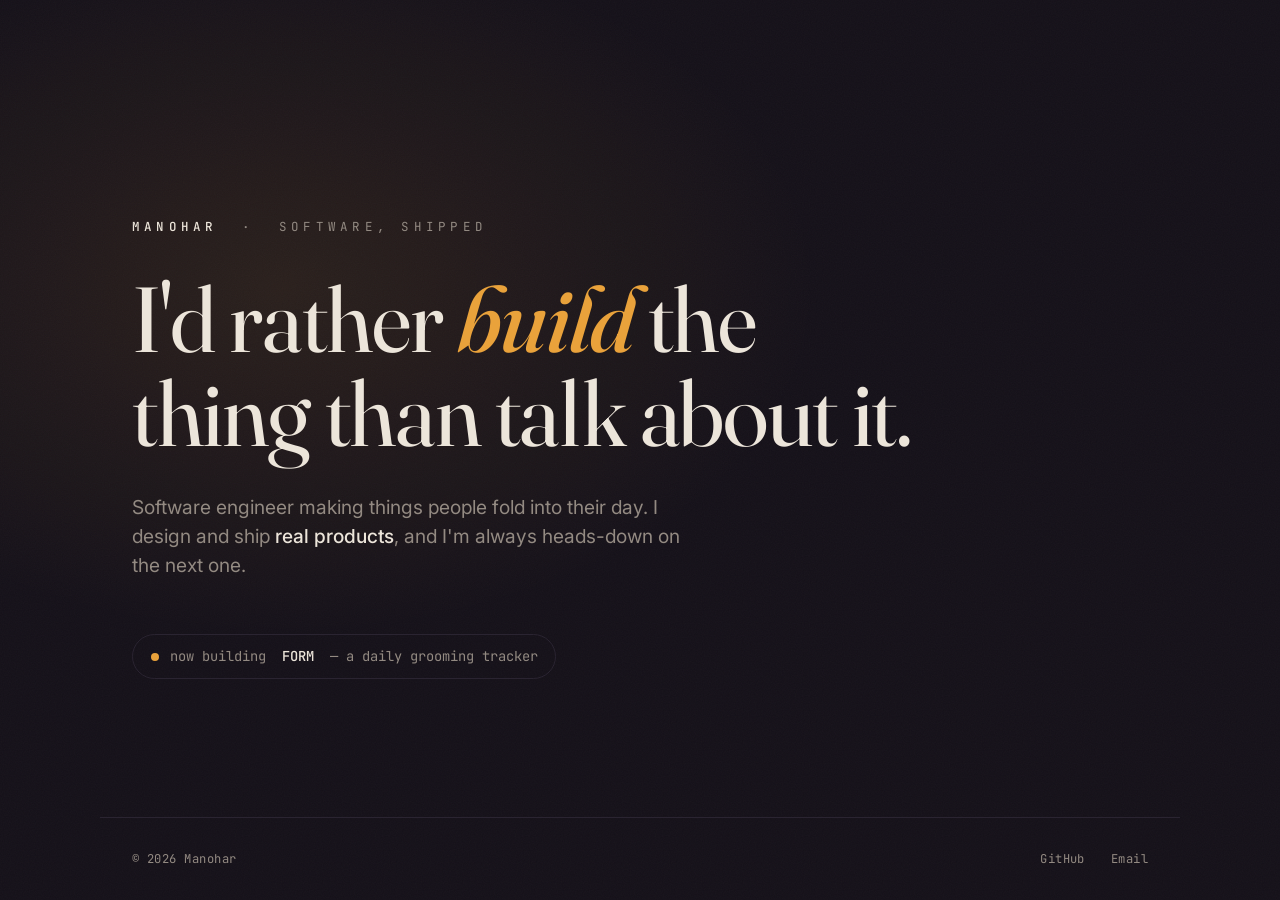
==== commit 69d93bf2: "Add minimal landing page" ====
--- a/index.html
+++ b/index.html
@@ -1,431 +1,203 @@
-<!DOCTYPE html>
+<!doctype html>
 <html lang="en">
-
 <head>
-  <meta charset="utf-8">
-  <meta content="width=device-width, initial-scale=1.0" name="viewport">
-
-  <title>Manohar</title>
-  <meta content="" name="descriptison">
-  <meta content="" name="keywords">
-
-  <!-- Favicons -->
-  <link href="assets/img/favicon1.png" rel="icon">
-  <link href="assets/img/apple-touch-icon.png" rel="apple-touch-icon">
-
-  <!-- Google Fonts -->
-  <link
-    href="https://fonts.googleapis.com/css?family=Open+Sans:300,300i,400,400i,600,600i,700,700i|Raleway:300,300i,400,400i,500,500i,600,600i,700,700i|Poppins:300,300i,400,400i,500,500i,600,600i,700,700i"
-    rel="stylesheet">
-
-  <!-- Vendor CSS Files -->
-  <link href="assets/vendor/bootstrap/css/bootstrap.min.css" rel="stylesheet">
-  <link href="assets/vendor/icofont/icofont.min.css" rel="stylesheet">
-  <link href="assets/vendor/boxicons/css/boxicons.min.css" rel="stylesheet">
-  <link href="assets/vendor/venobox/venobox.css" rel="stylesheet">
-  <link href="assets/vendor/owl.carousel/assets/owl.carousel.min.css" rel="stylesheet">
-  <link href="assets/vendor/aos/aos.css" rel="stylesheet">
-
-
-  <link href="assets/css/style.css" rel="stylesheet">
-
-
+<meta charset="utf-8">
+<meta name="viewport" content="width=device-width, initial-scale=1">
+<title>Manohar — builder</title>
+<meta name="description" content="Software engineer shipping products that earn a place in people's days.">
+<link rel="preconnect" href="https://fonts.googleapis.com">
+<link rel="preconnect" href="https://fonts.gstatic.com" crossorigin>
+<link href="https://fonts.googleapis.com/css2?family=Fraunces:ital,opsz,wght@0,9..144,400;0,9..144,600;1,9..144,500&family=Inter:wght@400;500&family=JetBrains+Mono:wght@500&display=swap" rel="stylesheet">
+<style>
+  :root {
+    --ink:    #151119;   /* warm near-black canvas */
+    --bone:   #ECE5DA;   /* warm off-white text */
+    --dim:    #938A82;   /* muted warm grey */
+    --amber:  #E9A23B;   /* signature accent */
+    --line:   #2A2431;   /* hairlines */
+  }
+  * { margin: 0; padding: 0; box-sizing: border-box; }
+  html { -webkit-text-size-adjust: 100%; overflow-x: hidden; }
+  body {
+    background: var(--ink);
+    color: var(--bone);
+    font-family: 'Inter', system-ui, sans-serif;
+    min-height: 100svh;
+    min-width: 0;              /* don't let wide flex content stretch the page */
+    display: flex;
+    flex-direction: column;
+    position: relative;
+    overflow-x: hidden;
+    line-height: 1.5;
+    -webkit-font-smoothing: antialiased;
+  }
+  /* Ambient warmth: a low glow that anchors the statement, plus faint grain. */
+  body::before {
+    content: "";
+    position: fixed;
+    inset: 0;
+    background: radial-gradient(60% 55% at 22% 32%, rgba(233,162,59,0.10), transparent 70%);
+    pointer-events: none;
+    z-index: 0;
+  }
+  body::after {
+    content: "";
+    position: fixed;
+    inset: 0;
+    opacity: 0.035;
+    pointer-events: none;
+    z-index: 0;
+    background-image: url("data:image/svg+xml,%3Csvg xmlns='http://www.w3.org/2000/svg' width='140' height='140'%3E%3Cfilter id='n'%3E%3CfeTurbulence type='fractalNoise' baseFrequency='0.85' numOctaves='2'/%3E%3C/filter%3E%3Crect width='100%25' height='100%25' filter='url(%23n)'/%3E%3C/svg%3E");
+  }
+
+  main {
+    position: relative;
+    z-index: 1;
+    flex: 1;
+    min-width: 0;
+    display: flex;
+    flex-direction: column;
+    justify-content: center;
+    max-width: 1080px;
+    width: 100%;
+    margin: 0 auto;
+    padding: 7rem 2rem 2rem;
+  }
+
+  .eyebrow {
+    font-family: 'JetBrains Mono', monospace;
+    font-size: 0.78rem;
+    letter-spacing: 0.42em;
+    text-transform: uppercase;
+    color: var(--dim);
+    margin-bottom: 2.2rem;
+  }
+  .eyebrow b { color: var(--bone); font-weight: 500; }
+
+  h1 {
+    font-family: 'Fraunces', Georgia, serif;
+    font-weight: 400;
+    font-size: clamp(2.15rem, 7.2vw, 6rem);
+    line-height: 1.03;
+    letter-spacing: -0.015em;
+    max-width: 16ch;
+    text-wrap: balance;
+    overflow-wrap: break-word;
+  }
+  h1 em {
+    font-style: italic;
+    font-weight: 500;
+    color: var(--amber);
+  }
+
+  .lede {
+    margin-top: 2rem;
+    font-size: clamp(1.02rem, 1.9vw, 1.2rem);
+    color: var(--dim);
+    max-width: 46ch;
+  }
+  .lede b { color: var(--bone); font-weight: 500; }
+
+  /* Signature: a live "now building" status line — the maker's terminal voice. */
+  .status {
+    margin-top: 3.4rem;
+    display: inline-flex;
+    align-items: center;
+    gap: 0.7rem;
+    max-width: 100%;
+    font-family: 'JetBrains Mono', monospace;
+    font-size: 0.86rem;
+    color: var(--dim);
+    padding: 0.7rem 1.1rem;
+    border: 1px solid var(--line);
+    border-radius: 999px;
+    align-self: flex-start;
+  }
+  .status .dot {
+    flex: none;
+    width: 8px; height: 8px; border-radius: 50%;
+    background: var(--amber);
+    box-shadow: 0 0 0 0 rgba(233,162,59,0.55);
+    animation: pulse 2.4s ease-out infinite;
+  }
+  .status span { min-width: 0; overflow-wrap: anywhere; }
+  .status b { color: var(--bone); font-weight: 500; }
+  @keyframes pulse {
+    0%   { box-shadow: 0 0 0 0 rgba(233,162,59,0.5); }
+    70%  { box-shadow: 0 0 0 9px rgba(233,162,59,0); }
+    100% { box-shadow: 0 0 0 0 rgba(233,162,59,0); }
+  }
+
+  footer {
+    position: relative;
+    z-index: 1;
+    max-width: 1080px;
+    width: 100%;
+    margin: 0 auto;
+    padding: 2rem;
+    display: flex;
+    justify-content: space-between;
+    align-items: center;
+    gap: 1rem;
+    flex-wrap: wrap;
+    font-family: 'JetBrains Mono', monospace;
+    font-size: 0.76rem;
+    letter-spacing: 0.04em;
+    color: var(--dim);
+    border-top: 1px solid var(--line);
+  }
+  footer a {
+    color: var(--dim);
+    text-decoration: none;
+    transition: color 0.2s ease;
+  }
+  footer a:hover, footer a:focus-visible { color: var(--amber); }
+  footer nav { display: flex; gap: 1.6rem; }
+
+  /* Orchestrated load: statement rises first, then supporting lines follow. */
+  .rise { opacity: 0; transform: translateY(14px); animation: rise 0.9s cubic-bezier(0.2,0.7,0.2,1) forwards; }
+  .d1 { animation-delay: 0.05s; }
+  .d2 { animation-delay: 0.22s; }
+  .d3 { animation-delay: 0.38s; }
+  .d4 { animation-delay: 0.54s; }
+  @keyframes rise { to { opacity: 1; transform: none; } }
+
+  @media (prefers-reduced-motion: reduce) {
+    .rise { opacity: 1; transform: none; animation: none; }
+    .status .dot { animation: none; }
+  }
+
+  @media (max-width: 560px) {
+    main { padding: 5rem 1.4rem 1.5rem; }
+    .eyebrow { letter-spacing: 0.28em; font-size: 0.7rem; margin-bottom: 1.6rem; }
+    h1 { max-width: none; }
+    .lede { max-width: none; }
+    .status { font-size: 0.72rem; gap: 0.55rem; padding: 0.65rem 0.9rem; }
+    footer { padding: 1.4rem; font-size: 0.7rem; }
+    footer nav { gap: 1.2rem; }
+  }
+</style>
 </head>
-
 <body>
-
-  <!-- ======= Header ======= -->
-  <header id="header">
-    <div class="d-flex flex-column">
-
-      <div class="profile">
-        <img src="assets/img/profile-img.jpg" alt="" class="img-fluid rounded-circle">
-        <h1 class="text-light"><a href="index.html">Manohar</a></h1>
-        <div class="social-links mt-3 text-center">
-
-          <a href="https://www.facebook.com/profile.php?id=100007661085049" class="facebook"><i
-              class="bx bxl-facebook"></i></a>
-          <a href="https://www.instagram.com/__m_a_n_u.__/?hl=en" class="instagram"><i class="bx bxl-instagram"></i></a>
-
-          <a href="#" class="linkedin"><i class="bx bxl-linkedin"></i></a>
-        </div>
-      </div>
-
-      <nav class="nav-menu">
-        <ul>
-          <li class="active"><a href="index.html"><i class="bx bx-home"></i> <span>Home</span></a></li>
-          <li><a href="#about"><i class="bx bx-user"></i> <span>About</span></a></li>
-          <li><a href="#resume"><i class="bx bx-file-blank"></i> <span>Resume</span></a></li>
-          <li><a href="#portfolio"><i class="bx bx-book-content"></i>Projects</a></li>
-          <li><a href="#services"><i class="bx bx-server"></i> Services</a></li>
-          <li><a href="#contact"><i class="bx bx-envelope"></i> Contact</a></li>
-
-        </ul>
-      </nav><!-- .nav-menu -->
-      <button type="button" class="mobile-nav-toggle d-xl-none"><i class="icofont-navigation-menu"></i></button>
-
+  <main>
+    <p class="eyebrow rise d1"><b>Manohar</b> &nbsp;·&nbsp; software, shipped</p>
+    <h1 class="rise d2">I'd rather <em>build</em> the thing than talk about it.</h1>
+    <p class="lede rise d3">
+      Software engineer making things people fold into their day. I design and ship
+      <b>real products</b>, and I'm always heads-down on the next one.
+    </p>
+    <div class="status rise d4">
+      <span class="dot"></span>
+      <span>now building &nbsp;<b>FORM</b>&nbsp; — a daily grooming tracker</span>
     </div>
-  </header><!-- End Header -->
-
-  <!-- ======= Hero Section ======= -->
-  <section id="hero" class="d-flex flex-column justify-content-center align-items-center">
-    <div class="hero-container" data-aos="fade-in">
-      <h1 style="font-family:monospace;color:rgba(0, 0, 0, 0.726);letter-spacing:1px">Manohar</h1>
-      <p>I'm <span class="typed" data-typed-items="Programmer,  Developer, Freelancer,Designer "></span></p>
-    </div>
-  </section><!-- End Hero -->
-
-  <main id="main">
-
-    <!-- ======= About Section ======= -->
-    <section id="about" class="about">
-      <div class="container">
-
-        <div class="section-title">
-          <h2>About</h2>
-          <span style="font-size: 20px; font-weight: 400;">Hi, I am Manohar, I am a web developer & programmer from
-            Bangalore, India. <br> <br> <span style="font-weight: 400; font-size: 20px;">I enjoy building everything
-              from
-              small business sites to rich interactive web apps.
-
-              If you are business seeking a web presence or an employer looking to hire, you can get in touch with
-              me <a href="#contact">here</a></span>
-          </span>
-          <br>
-          <br>
-        </div>
-
-        <div class="row ">
-          <div class="col-lg-4" data-aos="fade-right">
-            <img class='profile-pic' src="assets/img/profile-pic-1.jpg" class="img-fluid" alt=""
-              style="border-radius: 50%;">
-
-          </div>
-          <div class="col-lg-8 pt-4 pt-lg-0 content" data-aos="fade-left">
-            <h3>Programmer &amp; Web Developer.</h3>
-            <br>
-            <div class="row">
-              <div class="col-lg-6">
-                <ul class="info">
-                  <li><i class="icofont-rounded-right"></i> <strong>Birthday:</strong> 27 Dec 1999</li>
-                  <li><i class="icofont-rounded-right"></i> <strong>Website:</strong><a
-                      href='index.html'>manoharys.github.io</a></li>
-                  <li><i class="icofont-rounded-right"></i> <strong>Phone:</strong> +91 7892737478</li>
-                  <li><i class="icofont-rounded-right"></i> <strong>City:</strong> Bangalore, India</li>
-                </ul>
-              </div>
-              <div class="col-lg-6">
-                <ul class="info">
-                  <li><i class="icofont-rounded-right"></i> <strong>Age:</strong> 20</li>
-                  <li><i class="icofont-rounded-right"></i> <strong>Degree:</strong> B-Tech</li>
-                  <li><i class="icofont-rounded-right"></i> <strong>Email:</strong> manumanohar1527@gmail.com</li>
-                  <li><i class="icofont-rounded-right"></i> <strong>Freelance:</strong> Available</li>
-                </ul>
-              </div>
-            </div>
-            <p class="info">
-              <q> Fear should guide you, but it should be latent. I have some latent fear. I consider failure on a
-                regular basis.</q><br>
-              <p id="quoteName">- BILL GATES</p>
-            </p>
-          </div>
-        </div>
-
-      </div>
-    </section>
-    <section id="skills" class="skills section-bg">
-      <div class="container">
-
-        <div class="section-title">
-          <h2>Skills</h2>
-          <p>Work-Experience </p>
-        </div>
-
-        <div class="row skills-content">
-
-          <div class="col-lg-6" data-aos="fade-up">
-
-            <div class="progress">
-              <span class="skill">HTML <i class="val">90%</i></span>
-              <div class="progress-bar-wrap">
-                <div class="progress-bar" role="progressbar" aria-valuenow="90" aria-valuemin="0" aria-valuemax="100">
-                </div>
-              </div>
-            </div>
-
-            <div class="progress">
-              <span class="skill">CSS <i class="val">90%</i></span>
-              <div class="progress-bar-wrap">
-                <div class="progress-bar" role="progressbar" aria-valuenow="90" aria-valuemin="0" aria-valuemax="100">
-                </div>
-              </div>
-            </div>
-
-            <div class="progress">
-              <span class="skill">JavaScript <i class="val">85%</i></span>
-              <div class="progress-bar-wrap">
-                <div class="progress-bar" role="progressbar" aria-valuenow="85" aria-valuemin="0" aria-valuemax="100">
-                </div>
-              </div>
-            </div>
-
-          </div>
-
-          <div class="col-lg-6" data-aos="fade-up" data-aos-delay="100">
-
-            <div class="progress">
-              <span class="skill">C <i class="val">80%</i></span>
-              <div class="progress-bar-wrap">
-                <div class="progress-bar" role="progressbar" aria-valuenow="80" aria-valuemin="0" aria-valuemax="100">
-                </div>
-              </div>
-            </div>
-
-            <div class="progress">
-              <span class="skill">Java <i class="val">70%</i></span>
-              <div class="progress-bar-wrap">
-                <div class="progress-bar" role="progressbar" aria-valuenow="70" aria-valuemin="0" aria-valuemax="100">
-                </div>
-              </div>
-            </div>
-
-            <div class="progress">
-              <span class="skill">PHP <i class="val">75%</i></span>
-              <div class="progress-bar-wrap">
-                <div class="progress-bar" role="progressbar" aria-valuenow="75" aria-valuemin="0" aria-valuemax="100">
-                </div>
-              </div>
-            </div>
-
-          </div>
-
-        </div>
-
-      </div>
-    </section><!-- End Skills Section -->
-
-    <!-- ======= Resume Section ======= -->
-    <section id="resume" class="resume">
-      <div class="container">
-
-        <div class="section-title">
-          <h2>Resume</h2>
-        </div>
-
-
-        <div class="button_cont"><a class="example_f" href="manohar_resume.pdf" target="_blank"
-            rel="nofollow"><span>View Resume</a></div>
-
-
-      </div>
-    </section><!-- End Resume Section -->
-
-    <!-- ======= Portfolio Section ======= -->
-    <section id="portfolio" class="portfolio section-bg">
-      <div class="container">
-
-        <div class="section-title">
-          <h2>Projects</h2>
-
-        </div>
-
-        <div class="row" data-aos="fade-up">
-          <div class="col-lg-12 d-flex justify-content-center">
-            <ul id="portfolio-flters">
-              <li data-filter="*" class="filter-active">Selected Projects</li>
-
-
-            </ul>
-          </div>
-        </div>
-
-        <div class="row portfolio-container" data-aos="fade-up" data-aos-delay="100">
-
-          <div class="col-lg-4 col-md-4 portfolio-item filter-app" title="VideoTube">
-            <h5 align="center">VideoTube</h5>
-
-            <div class="portfolio-wrap">
-              <img src="assets/img/portfolio/videoTube.jpg" class="img-fluid" alt="" style="height: 270px;">
-              <div class="portfolio-links">
-                <a href="assets/img/portfolio/videoTube.jpg" data-gall="portfolioGallery" class="venobox"
-                  title="App 1"><i class="bx bx-plus"></i></a>
-                <a href="https://github.com/manoharys/VideoTube" title="More Details"><i class="bx bx-link"></i></a>
-              </div>
-            </div>
-          </div>
-
-          <div class="col-lg-4 col-md-6 portfolio-item filter-web" title="Connector">
-            <h5 align="center">Connector</h5>
-            <div class="portfolio-wrap">
-              <img src="assets/img/portfolio/connector.png" class="img-fluid" alt="" style="height: 270px;">
-              <div class="portfolio-links">
-                <a href="assets/img/portfolio/connector.png" data-gall="portfolioGallery" class="venobox"
-                  title="Web 3"><i class="bx bx-plus"></i></a>
-                <a href="https://github.com/manoharys/Connector" title="More Details"><i class="bx bx-link"></i></a>
-              </div>
-            </div>
-          </div>
-
-          <div class="col-lg-4 col-md-6 portfolio-item filter-app" title="Flying-Bird">
-            <h5 align="center">Flying-Bird</h5>
-            <div class="portfolio-wrap">
-              <img src="assets/img/portfolio/flying-bird.jpg" class="img-fluid" alt=""
-                style="width:325px; height: 270px;">
-              <div class="portfolio-links">
-                <a href="assets/img/portfolio/flying-bird.jpg" data-gall="portfolioGallery" class="venobox"
-                  title="App 2"><i class="bx bx-plus"></i></a>
-                <a href="https://github.com/manoharys/Flying-Bird-Vanilla-JS" title="More Details"><i
-                    class="bx bx-link"></i></a>
-              </div>
-            </div>
-          </div>
-
-          <div class="col-lg-4 col-md-6 portfolio-item filter-card" title="Car-Game">
-            <h5 align="center">Car-Game</h5>
-            <div class="portfolio-wrap">
-              <img src="assets/img/portfolio/car-game.JPG" class="img-fluid" alt="" style="height: 270px;">
-              <div class="portfolio-links">
-                <a href="assets/img/portfolio/car-game.JPG" data-gall="portfolioGallery" class="venobox"
-                  title="Card 2"><i class="bx bx-plus"></i></a>
-                <a href="https://github.com/manoharys/Car-Game" title="More Details"><i class="bx bx-link"></i></a>
-              </div>
-            </div>
-          </div>
-
-          <div class="col-lg-4 col-md-6 portfolio-item filter-web">
-            <h5 align="center">COVID19-tracker</h5>
-            <div class="portfolio-wrap">
-              <img src="assets/img/portfolio/covid.jpg" class="img-fluid" alt="" style="height: 270px;">
-              <div class="portfolio-links">
-                <a href="assets/img/portfolio/covid.jpg" data-gall="portfolioGallery" class="venobox" title="Web 2"><i
-                    class="bx bx-plus"></i></a>
-                <a href="https://github.com/manoharys/COVID19-tracker" title="More Details"><i
-                    class="bx bx-link"></i></a>
-              </div>
-            </div>
-          </div>
-
-          <div class="col-lg-4 col-md-6 portfolio-item filter-app">
-            <h5 align="center">Plane-Bomber</h5>
-            <div class="portfolio-wrap">
-              <img src="assets/img/portfolio/alien-invader.JPG" class="img-fluid" alt="" style="height: 270px;">
-              <div class="portfolio-links">
-                <a href="assets/img/portfolio/alien-invader.JPG" data-gall="portfolioGallery" class="venobox"
-                  title="App 3"><i class="bx bx-plus"></i></a>
-                <a href="https://github.com/manoharys/Plane-Bomber" title="More Details"><i class="bx bx-link"></i></a>
-              </div>
-            </div>
-          </div>
-
-
-
-
-
-
-        </div>
-
-      </div>
-    </section><!-- End Portfolio Section -->
-
-    <!-- ======= Services Section ======= -->
-    <section id="services" class="services">
-      <div class="container">
-
-        <div class="section-title">
-          <h2>Services</h2>
-
-        </div>
-
-        <div class="row">
-          <div class="col-lg-4 col-md-6 icon-box" data-aos="fade-up">
-            <div class="icon"><i class="icofont-computer"></i></div>
-            <h4 class="title"><a href="">Backend-development</a></h4>
-            <p class="description">Web back-end is the invisible backbone that connects and interconnects various parts
-              of a software application.</p>
-          </div>
-          <div class="col-lg-4 col-md-6 icon-box" data-aos="fade-up" data-aos-delay="100">
-            <div class="icon"><i class="icofont-chart-bar-graph"></i></div>
-            <h4 class="title"><a href="">Frontend-development</a></h4>
-            <p class="description">Attractive, interactive & visually appealing web front-end pages are crucial for the
-              success of a business.</p>
-          </div>
-          <div class="col-lg-4 col-md-6 icon-box" data-aos="fade-up" data-aos-delay="200">
-            <div class="icon"><i class="icofont-earth"></i></div>
-            <h4 class="title"><a href="">Mobile Apps Development </a></h4>
-            <p class="description">Today mobile apps are revolutionizing the tech world, getting an easy to use, user
-              friendly & highly dynamic mobile app is extremely important.</p>
-          </div>
-
-        </div>
-
-      </div>
-    </section><!-- End Services Section -->
-
-    <!-- ======= Contact Section ======= -->
-    <section id="contact" class="contact">
-      <div class="container">
-
-        <div class="section-title">
-          <h2>Contact</h2>
-
-        </div>
-
-        <div class="row" data-aos="fade-in">
-
-          <div class="col-lg-5 d-flex align-items-stretch">
-            <div class="info">
-
-              <div class="email">
-                <i class="icofont-envelope"></i>
-                <h4>Email:</h4>
-                <p>manumanohar1527@gmail.com</p>
-              </div>
-
-              <div class="phone">
-                <i class="icofont-phone"></i>
-                <h4>Call:</h4>
-                <p>+91 7892737478</p>
-              </div>
-
-            </div>
-
-          </div>
-
-
-        </div>
-
-      </div>
-    </section><!-- End Contact Section -->
-
-  </main><!-- End #main -->
-
-  <!-- ======= Footer ======= -->
-  <footer id="footer">
-    <div class="container">
-      <div class="copyright">
-        &copy; Copyright <strong><span>All rights reserved</span></strong>
-      </div>
-    </div>
-  </footer><!-- End  Footer -->
-
-  <a href="#" class="back-to-top"><i class="icofont-simple-up"></i></a>
-
-  <!-- Vendor JS Files -->
-  <script src="assets/vendor/jquery/jquery.min.js"></script>
-  <script src="assets/vendor/bootstrap/js/bootstrap.bundle.min.js"></script>
-  <script src="assets/vendor/jquery.easing/jquery.easing.min.js"></script>
-  <script src="assets/vendor/php-email-form/validate.js"></script>
-  <script src="assets/vendor/waypoints/jquery.waypoints.min.js"></script>
-  <script src="assets/vendor/counterup/counterup.min.js"></script>
-  <script src="assets/vendor/isotope-layout/isotope.pkgd.min.js"></script>
-  <script src="assets/vendor/venobox/venobox.min.js"></script>
-  <script src="assets/vendor/owl.carousel/owl.carousel.min.js"></script>
-  <script src="assets/vendor/typed.js/typed.min.js"></script>
-  <script src="assets/vendor/aos/aos.js"></script>
-
-  <!-- Template Main JS File -->
-  <script src="assets/js/main.js"></script>
-
+  </main>
+
+  <footer>
+    <span>© 2026 Manohar</span>
+    <nav>
+      <a href="https://github.com/manoharys">GitHub</a>
+      <a href="mailto:manumanohar1527@gmail.com">Email</a>
+    </nav>
+  </footer>
 </body>
-
-</html>+</html>
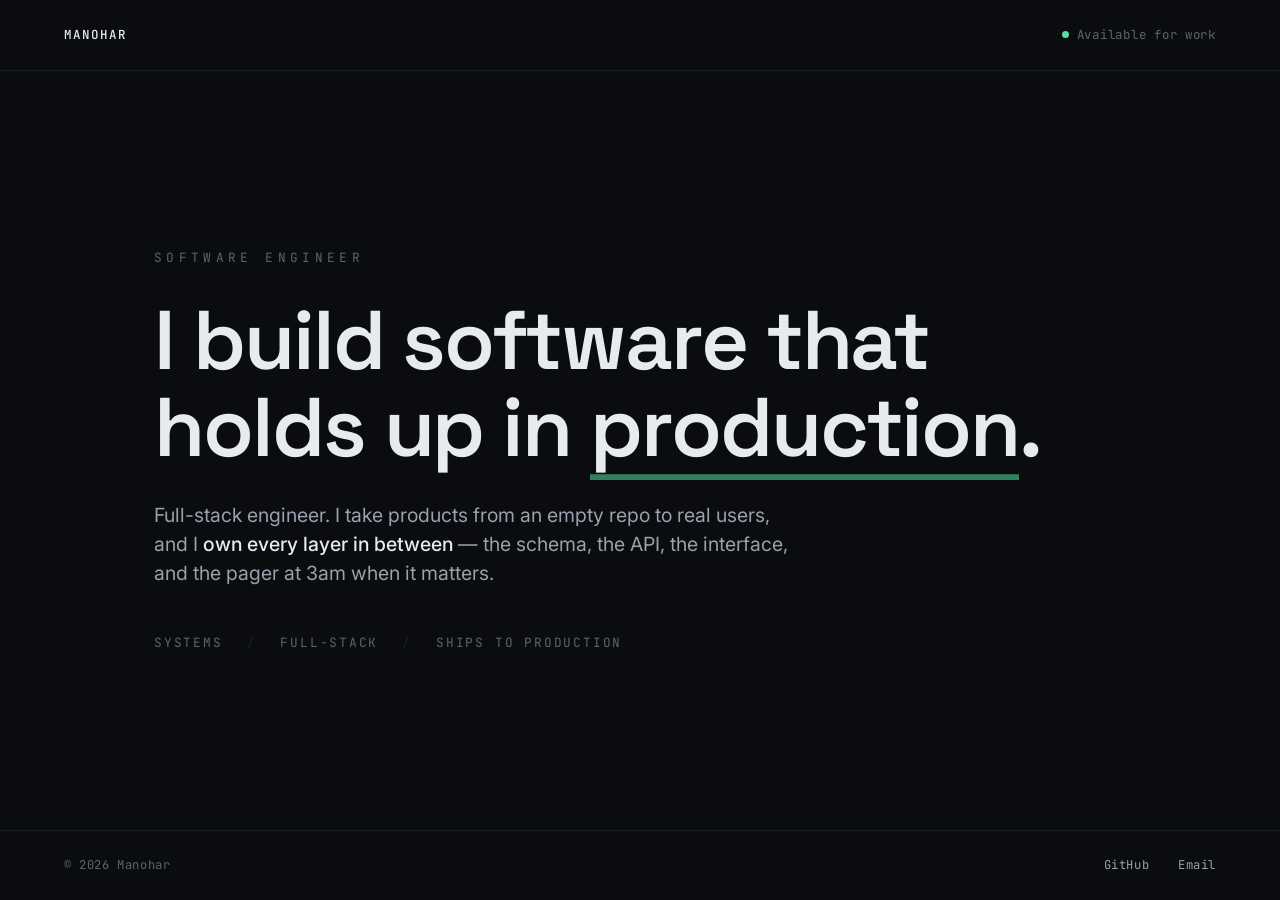
==== commit 27226dcb: "Redesign landing page: engineer-focused, monochrome, no vibe" ====
--- a/index.html
+++ b/index.html
@@ -3,193 +3,158 @@
 <head>
 <meta charset="utf-8">
 <meta name="viewport" content="width=device-width, initial-scale=1">
-<title>Manohar — builder</title>
-<meta name="description" content="Software engineer shipping products that earn a place in people's days.">
+<title>Manohar — Software Engineer</title>
+<meta name="description" content="Full-stack software engineer. I build software that holds up in production.">
 <link rel="preconnect" href="https://fonts.googleapis.com">
 <link rel="preconnect" href="https://fonts.gstatic.com" crossorigin>
-<link href="https://fonts.googleapis.com/css2?family=Fraunces:ital,opsz,wght@0,9..144,400;0,9..144,600;1,9..144,500&family=Inter:wght@400;500&family=JetBrains+Mono:wght@500&display=swap" rel="stylesheet">
+<link href="https://fonts.googleapis.com/css2?family=Space+Grotesk:wght@500;600;700&family=JetBrains+Mono:wght@400;500&family=Inter:wght@400;500&display=swap" rel="stylesheet">
 <style>
   :root {
-    --ink:    #151119;   /* warm near-black canvas */
-    --bone:   #ECE5DA;   /* warm off-white text */
-    --dim:    #938A82;   /* muted warm grey */
-    --amber:  #E9A23B;   /* signature accent */
-    --line:   #2A2431;   /* hairlines */
+    --bg:    #0A0C0F;   /* cool graphite */
+    --panel: #0E1116;
+    --fg:    #E7EAEE;   /* near-white */
+    --mid:   #99A1AD;   /* readable grey */
+    --dim:   #5C646F;   /* labels */
+    --line:  #1A1F26;   /* hairlines */
+    --acc:   #56E0A0;   /* signal green, used once */
   }
   * { margin: 0; padding: 0; box-sizing: border-box; }
   html { -webkit-text-size-adjust: 100%; overflow-x: hidden; }
   body {
-    background: var(--ink);
-    color: var(--bone);
+    background: var(--bg);
+    color: var(--fg);
     font-family: 'Inter', system-ui, sans-serif;
     min-height: 100svh;
-    min-width: 0;              /* don't let wide flex content stretch the page */
+    min-width: 0;
     display: flex;
     flex-direction: column;
-    position: relative;
-    overflow-x: hidden;
     line-height: 1.5;
     -webkit-font-smoothing: antialiased;
+    overflow-x: hidden;
   }
-  /* Ambient warmth: a low glow that anchors the statement, plus faint grain. */
-  body::before {
-    content: "";
-    position: fixed;
-    inset: 0;
-    background: radial-gradient(60% 55% at 22% 32%, rgba(233,162,59,0.10), transparent 70%);
-    pointer-events: none;
-    z-index: 0;
+
+  /* Precise top bar — reads as a real site header, not decoration. */
+  .topbar {
+    display: flex;
+    justify-content: space-between;
+    align-items: center;
+    gap: 1rem;
+    padding: 1.6rem clamp(1.4rem, 5vw, 4rem);
+    border-bottom: 1px solid var(--line);
+    font-family: 'JetBrains Mono', monospace;
+    font-size: 0.78rem;
+    letter-spacing: 0.06em;
+    color: var(--dim);
+    min-width: 0;
   }
-  body::after {
-    content: "";
-    position: fixed;
-    inset: 0;
-    opacity: 0.035;
-    pointer-events: none;
-    z-index: 0;
-    background-image: url("data:image/svg+xml,%3Csvg xmlns='http://www.w3.org/2000/svg' width='140' height='140'%3E%3Cfilter id='n'%3E%3CfeTurbulence type='fractalNoise' baseFrequency='0.85' numOctaves='2'/%3E%3C/filter%3E%3Crect width='100%25' height='100%25' filter='url(%23n)'/%3E%3C/svg%3E");
+  .topbar .brand { color: var(--fg); font-weight: 500; text-transform: uppercase; letter-spacing: 0.16em; }
+  .topbar .avail { display: inline-flex; align-items: center; gap: 0.5rem; }
+  .topbar .avail::before {
+    content: ""; width: 7px; height: 7px; border-radius: 50%;
+    background: var(--acc); flex: none;
   }
 
   main {
-    position: relative;
-    z-index: 1;
     flex: 1;
     min-width: 0;
     display: flex;
     flex-direction: column;
     justify-content: center;
-    max-width: 1080px;
+    max-width: 1100px;
     width: 100%;
     margin: 0 auto;
-    padding: 7rem 2rem 2rem;
+    padding: clamp(3rem, 9vh, 7rem) clamp(1.4rem, 5vw, 4rem);
   }
 
-  .eyebrow {
+  .kicker {
     font-family: 'JetBrains Mono', monospace;
-    font-size: 0.78rem;
-    letter-spacing: 0.42em;
+    font-size: 0.8rem;
+    letter-spacing: 0.34em;
     text-transform: uppercase;
     color: var(--dim);
-    margin-bottom: 2.2rem;
+    margin-bottom: 1.9rem;
   }
-  .eyebrow b { color: var(--bone); font-weight: 500; }
 
   h1 {
-    font-family: 'Fraunces', Georgia, serif;
-    font-weight: 400;
-    font-size: clamp(2.15rem, 7.2vw, 6rem);
-    line-height: 1.03;
-    letter-spacing: -0.015em;
-    max-width: 16ch;
+    font-family: 'Space Grotesk', sans-serif;
+    font-weight: 600;
+    font-size: clamp(2.3rem, 6.6vw, 5.2rem);
+    line-height: 1.04;
+    letter-spacing: -0.025em;
+    max-width: 20ch;
     text-wrap: balance;
     overflow-wrap: break-word;
   }
-  h1 em {
-    font-style: italic;
-    font-weight: 500;
-    color: var(--amber);
+  /* Accent used exactly once — a thin rule under the payoff word. */
+  h1 .mark {
+    color: var(--fg);
+    box-shadow: inset 0 -0.07em 0 rgba(86,224,160,0.55);
   }
 
   .lede {
-    margin-top: 2rem;
-    font-size: clamp(1.02rem, 1.9vw, 1.2rem);
+    margin-top: 1.9rem;
+    font-size: clamp(1.02rem, 1.7vw, 1.22rem);
+    color: var(--mid);
+    max-width: 54ch;
+  }
+  .lede b { color: var(--fg); font-weight: 500; }
+
+  /* Capability strip — terse, factual, monospaced. Not a sequence, so no numbering. */
+  .caps {
+    margin-top: 2.8rem;
+    display: flex;
+    flex-wrap: wrap;
+    gap: 0.7rem 1.5rem;
+    list-style: none;
+    font-family: 'JetBrains Mono', monospace;
+    font-size: 0.8rem;
+    letter-spacing: 0.14em;
+    text-transform: uppercase;
     color: var(--dim);
-    max-width: 46ch;
   }
-  .lede b { color: var(--bone); font-weight: 500; }
-
-  /* Signature: a live "now building" status line — the maker's terminal voice. */
-  .status {
-    margin-top: 3.4rem;
-    display: inline-flex;
-    align-items: center;
-    gap: 0.7rem;
-    max-width: 100%;
-    font-family: 'JetBrains Mono', monospace;
-    font-size: 0.86rem;
-    color: var(--dim);
-    padding: 0.7rem 1.1rem;
-    border: 1px solid var(--line);
-    border-radius: 999px;
-    align-self: flex-start;
-  }
-  .status .dot {
-    flex: none;
-    width: 8px; height: 8px; border-radius: 50%;
-    background: var(--amber);
-    box-shadow: 0 0 0 0 rgba(233,162,59,0.55);
-    animation: pulse 2.4s ease-out infinite;
-  }
-  .status span { min-width: 0; overflow-wrap: anywhere; }
-  .status b { color: var(--bone); font-weight: 500; }
-  @keyframes pulse {
-    0%   { box-shadow: 0 0 0 0 rgba(233,162,59,0.5); }
-    70%  { box-shadow: 0 0 0 9px rgba(233,162,59,0); }
-    100% { box-shadow: 0 0 0 0 rgba(233,162,59,0); }
+  .caps li { display: inline-flex; align-items: center; gap: 1.5rem; }
+  .caps li:not(:last-child)::after {
+    content: "/"; color: var(--line); font-weight: 500;
   }
 
   footer {
-    position: relative;
-    z-index: 1;
-    max-width: 1080px;
-    width: 100%;
-    margin: 0 auto;
-    padding: 2rem;
     display: flex;
     justify-content: space-between;
     align-items: center;
     gap: 1rem;
     flex-wrap: wrap;
+    padding: 1.6rem clamp(1.4rem, 5vw, 4rem);
+    border-top: 1px solid var(--line);
     font-family: 'JetBrains Mono', monospace;
     font-size: 0.76rem;
-    letter-spacing: 0.04em;
+    letter-spacing: 0.05em;
     color: var(--dim);
-    border-top: 1px solid var(--line);
+    min-width: 0;
   }
-  footer a {
-    color: var(--dim);
-    text-decoration: none;
-    transition: color 0.2s ease;
-  }
-  footer a:hover, footer a:focus-visible { color: var(--amber); }
-  footer nav { display: flex; gap: 1.6rem; }
-
-  /* Orchestrated load: statement rises first, then supporting lines follow. */
-  .rise { opacity: 0; transform: translateY(14px); animation: rise 0.9s cubic-bezier(0.2,0.7,0.2,1) forwards; }
-  .d1 { animation-delay: 0.05s; }
-  .d2 { animation-delay: 0.22s; }
-  .d3 { animation-delay: 0.38s; }
-  .d4 { animation-delay: 0.54s; }
-  @keyframes rise { to { opacity: 1; transform: none; } }
-
-  @media (prefers-reduced-motion: reduce) {
-    .rise { opacity: 1; transform: none; animation: none; }
-    .status .dot { animation: none; }
-  }
-
-  @media (max-width: 560px) {
-    main { padding: 5rem 1.4rem 1.5rem; }
-    .eyebrow { letter-spacing: 0.28em; font-size: 0.7rem; margin-bottom: 1.6rem; }
-    h1 { max-width: none; }
-    .lede { max-width: none; }
-    .status { font-size: 0.72rem; gap: 0.55rem; padding: 0.65rem 0.9rem; }
-    footer { padding: 1.4rem; font-size: 0.7rem; }
-    footer nav { gap: 1.2rem; }
-  }
+  footer nav { display: flex; gap: 1.8rem; }
+  footer a { color: var(--mid); text-decoration: none; transition: color 0.18s ease; }
+  footer a:hover, footer a:focus-visible { color: var(--fg); }
 </style>
 </head>
 <body>
+  <header class="topbar">
+    <span class="brand">Manohar</span>
+    <span class="role avail">Available for work</span>
+  </header>
+
   <main>
-    <p class="eyebrow rise d1"><b>Manohar</b> &nbsp;·&nbsp; software, shipped</p>
-    <h1 class="rise d2">I'd rather <em>build</em> the thing than talk about it.</h1>
-    <p class="lede rise d3">
-      Software engineer making things people fold into their day. I design and ship
-      <b>real products</b>, and I'm always heads-down on the next one.
+    <p class="kicker fade s1">Software Engineer</p>
+    <h1 class="fade s1">I build software that holds up in <span class="mark">production</span>.</h1>
+    <p class="lede fade s2">
+      Full-stack engineer. I take products from an empty repo to real users, and I
+      <b>own every layer in between</b> — the schema, the API, the interface, and the
+      pager at 3am when it matters.
     </p>
-    <div class="status rise d4">
-      <span class="dot"></span>
-      <span>now building &nbsp;<b>FORM</b>&nbsp; — a daily grooming tracker</span>
-    </div>
+    <ul class="caps fade s3">
+      <li>Systems</li>
+      <li>Full-stack</li>
+      <li>Ships to production</li>
+    </ul>
   </main>
 
   <footer>
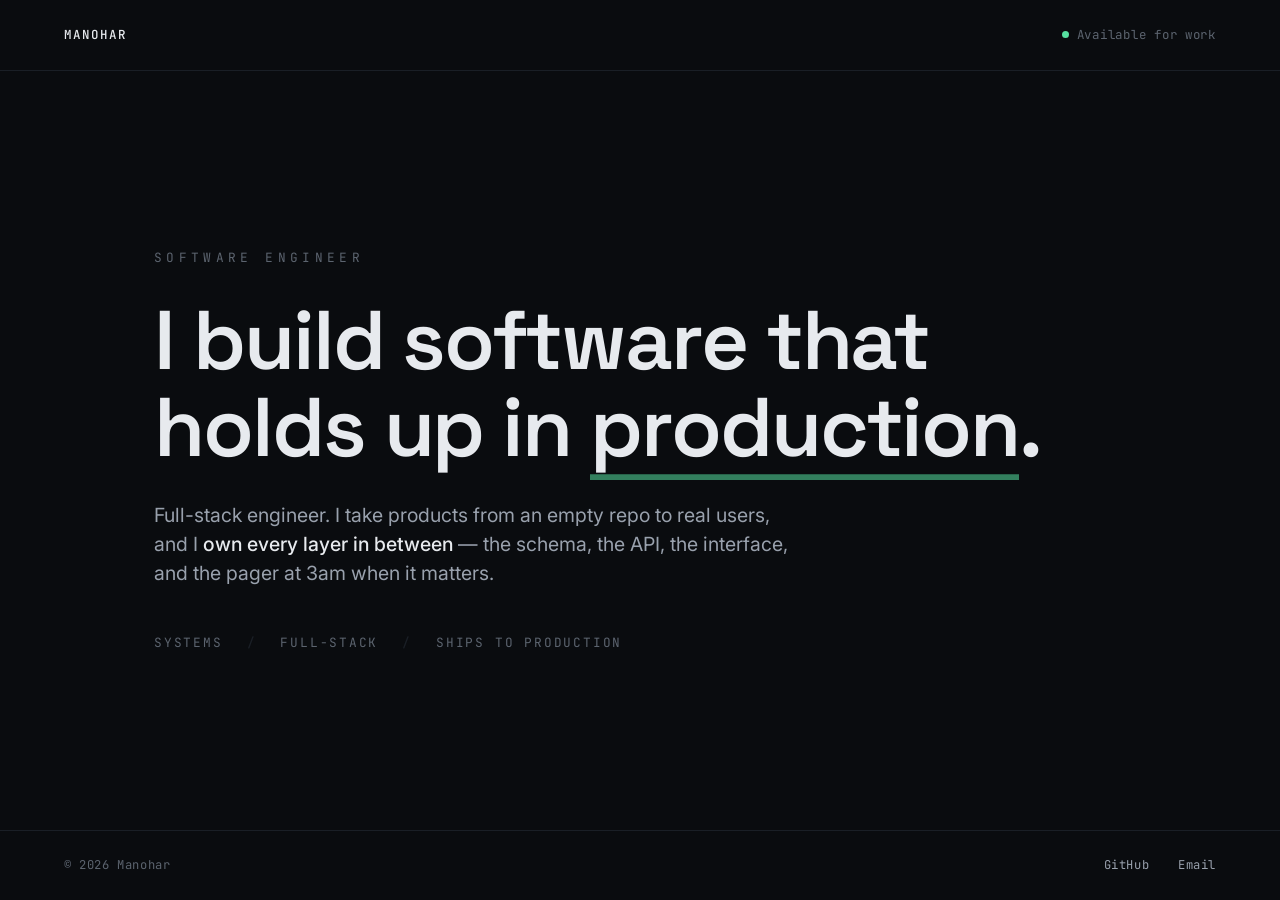
==== commit d0b5c5f1: "Add subtle staggered load fade (respects reduced-motion)" ====
--- a/index.html
+++ b/index.html
@@ -134,6 +134,16 @@
   footer nav { display: flex; gap: 1.8rem; }
   footer a { color: var(--mid); text-decoration: none; transition: color 0.18s ease; }
   footer a:hover, footer a:focus-visible { color: var(--fg); }
+
+  .fade { opacity: 0; animation: fade 0.7s ease forwards; }
+  .fade.s1 { animation-delay: 0.02s; }
+  .fade.s2 { animation-delay: 0.12s; }
+  .fade.s3 { animation-delay: 0.22s; }
+  @keyframes fade { to { opacity: 1; } }
+
+  @media (prefers-reduced-motion: reduce) {
+    .fade { opacity: 1; animation: none; }
+  }
 </style>
 </head>
 <body>
